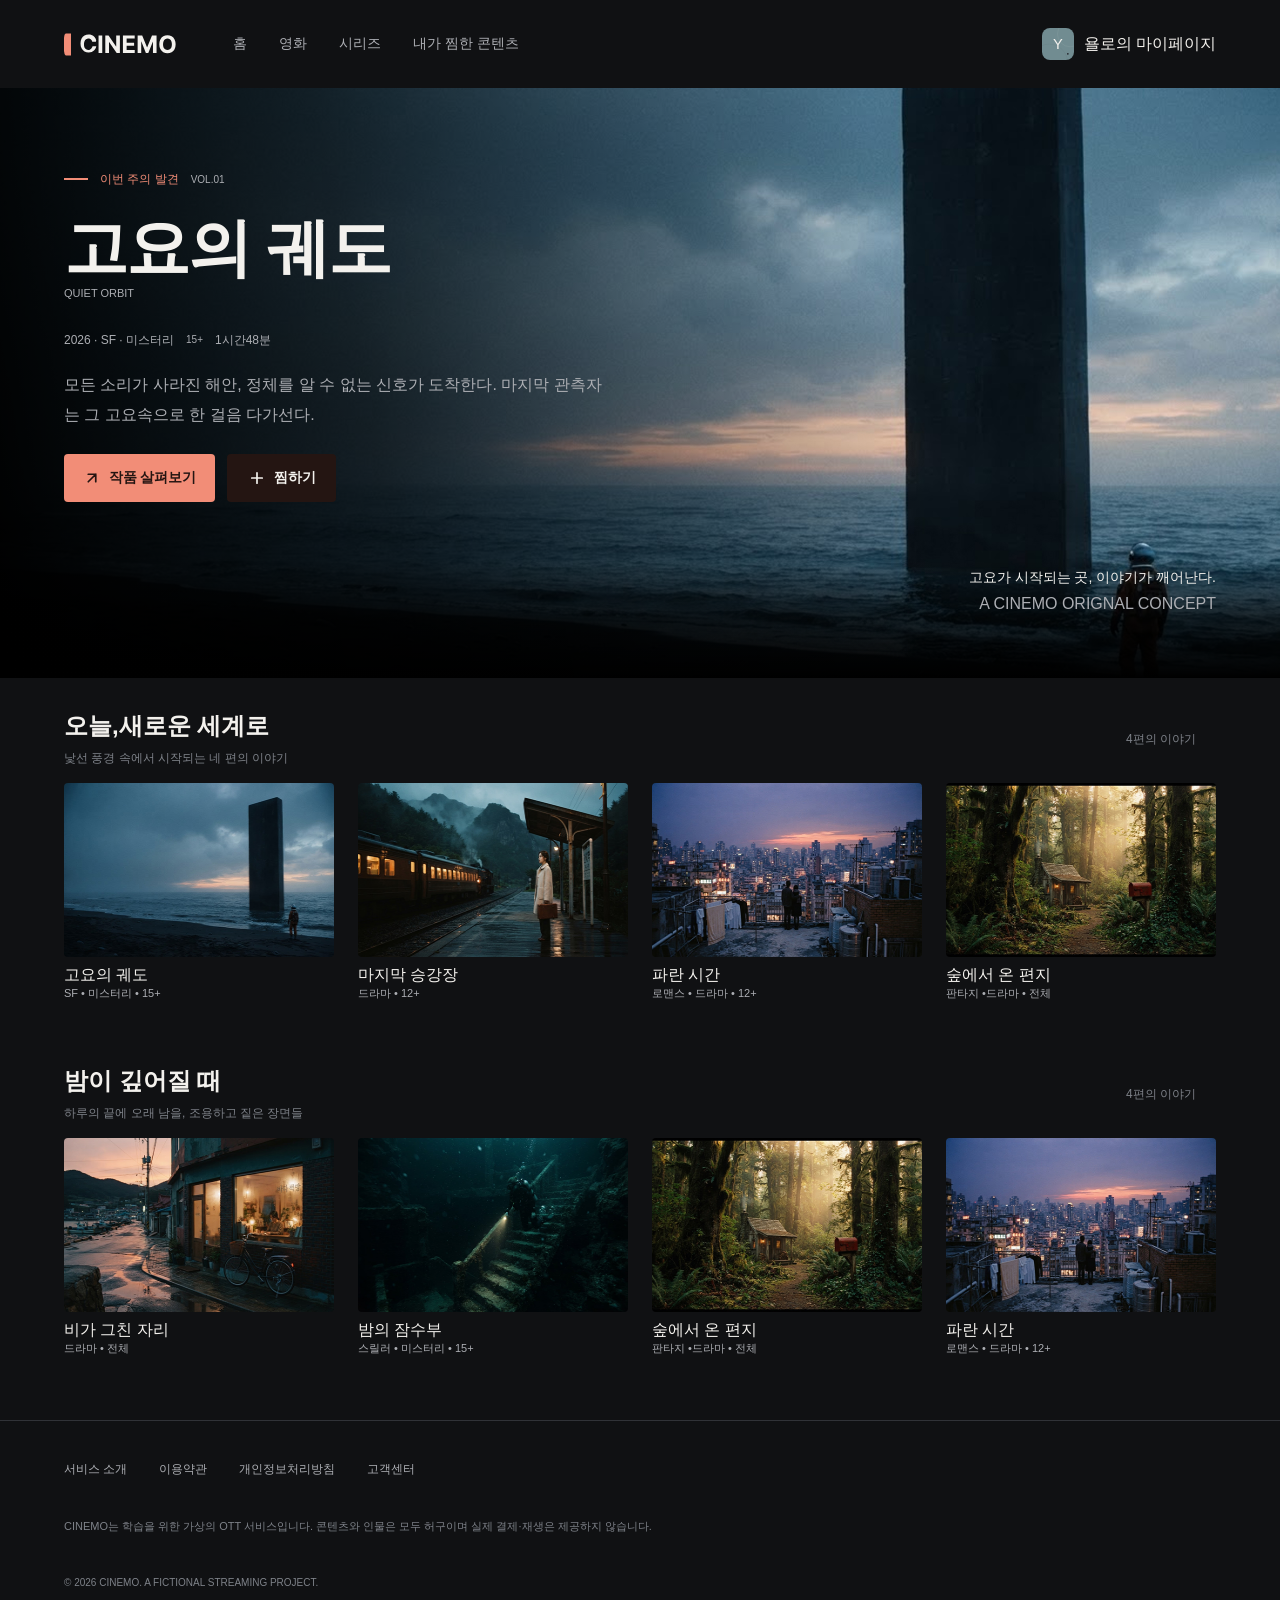
==== index.html @ 6de658f4 "movie card section" ====
<!doctype html>
<html lang="ko">
  <head>
    <meta charset="UTF-8" />
    <meta name="viewport" content="width=device-width, initial-scale=1.0" />
    <title>Cinemo-Home</title>
    <link rel="stylesheet" href="./styles/reset.css" />
    <link rel="stylesheet" href="./styles/common.css" />
    <link rel="stylesheet" href="./styles/style.css" />
  </head>
  <body>
    <header class="site-header">
      <h1>
        <a class="logo" href="#">
          <svg
            xmlns="http://www.w3.org/2000/svg"
            width="113"
            height="29"
            fill="none"
            viewBox="0 0 113 29"
          >
            <g clip-path="url(#a)">
              <rect width="7" height="22" y="3.5" fill="#F28D77" />
              <path
                fill="#F3F1ED"
                d="M31.92 11.66h-3.74c-.06-.48-.2-.9-.41-1.28-.21-.38-.48-.71-.81-.98-.33-.27-.71-.47-1.14-.62-.43-.14-.89-.21-1.39-.21-.9 0-1.69.22-2.36.67-.67.44-1.19 1.09-1.56 1.94-.37.85-.56 1.88-.56 3.09 0 1.24.19 2.29.56 3.13.38.85.9 1.49 1.57 1.93.67.43 1.44.65 2.33.65.49 0 .95-.07 1.37-.2a4.4 4.4 0 0 0 2.27-2.3c.22-.36.38-.78.46-1.24l3.74.01c-.1.8-.34 1.58-.73 2.32-.38.74-.9 1.4-1.54 1.99a7.33 7.33 0 0 1-2.3 1.38c-.89.33-1.89.5-3.01.5-1.56 0-2.95-.35-4.18-1.06a7.6 7.6 0 0 1-2.92-3.06c-.71-1.33-1.06-2.95-1.06-4.85 0-1.9.36-3.52 1.07-4.86a7.58 7.58 0 0 1 2.92-3.05c1.22-.7 2.6-1.05 4.14-1.05 1.01 0 1.95.14 2.81.42a7.6 7.6 0 0 1 2.31 1.25c.67.54 1.22 1.2 1.64 1.98.42.79.7 1.68.81 2.7M38.25 5.55V23h-3.69V5.55h3.69ZM55.89 5.55V23h-3.19l-7.59-10.99h-.13V23H41.29V5.55h3.24l7.53 10.98h.16V5.55h3.67ZM58.94 23V5.55h11.76v3.04H62.63v4.16h7.47v3.04h-7.47v4.17h8.1v3.04H58.94ZM73.63 5.55h4.56l4.8 11.73h.2l4.81-11.73h4.55V23h-3.58V11.64h-.14l-4.52 11.27h-2.44L77.36 11.6h-.14V23h-3.58V5.55ZM111.64 14.27c0 1.9-.36 3.52-1.08 4.86a7.58 7.58 0 0 1-2.93 3.06c-1.24.7-2.62 1.05-4.17 1.05-1.55 0-2.94-.35-4.17-1.06a7.58 7.58 0 0 1-2.93-3.06c-.71-1.33-1.07-2.95-1.07-4.85 0-1.9.36-3.52 1.07-4.86a7.58 7.58 0 0 1 2.93-3.05c1.23-.7 2.62-1.05 4.17-1.05 1.55 0 2.93.35 4.17 1.05a7.58 7.58 0 0 1 2.93 3.05c.72 1.34 1.08 2.96 1.08 4.86M107.89 14.27c0-1.23-.18-2.27-.55-3.12-.37-.85-.88-1.49-1.55-1.93-.66-.43-1.44-.65-2.33-.65s-1.67.22-2.33.65c-.67.44-1.18 1.08-1.55 1.93-.37.85-.55 1.89-.55 3.12 0 1.23.18 2.27.55 3.12.37.84.88 1.49 1.55 1.92.66.44 1.44.66 2.33.66s1.67-.22 2.33-.66c.67-.43 1.18-1.08 1.55-1.92.37-.85.55-1.89.55-3.12Z"
              />
            </g>
            <defs>
              <clipPath id="a">
                <rect width="113" height="29" fill="#fff" />
              </clipPath>
            </defs>
          </svg>
        </a>
      </h1>
      <nav class="header-container">
        <div class="utility-group">
          <span class="icon icon-home"><a href="./index.html">홈</a></span>
          <span class="icon icon-movie"><a href="#">영화</a></span>
          <span class="icon icon-series"><a href="#">시리즈</a></span>
          <span class="icon icon-content"
            ><a href="./mypage.html">내가 찜한 콘텐츠</a></span
          >
        </div>
      </nav>
      <a class="header-my-page" href="./mypage.html">
        <svg
          width="32"
          height="32"
          viewBox="0 0 152 152"
          fill="none"
          xmlns="http://www.w3.org/2000/svg"
        >
          <g clip-path="url(#clip0_2_7958)">
            <rect width="152" height="152" rx="8" fill="#718C91" />
            <circle
              cx="133.76"
              cy="28.8801"
              r="60.3"
              stroke="#F3F1ED"
              stroke-opacity="0.313726"
            />
            <circle
              cx="34.2"
              cy="163.4"
              r="86.9"
              stroke="#101113"
              stroke-opacity="0.188235"
            />
            <circle cx="122.74" cy="122.74" r="4.18" fill="#24272D" />
          </g>
          <text
            x="76"
            y="76"
            fill="#F3F1ED"
            font-size="70"
            font-family="Inter, sans-serif"
            font-weight="regular"
            text-anchor="middle"
            dominant-baseline="central"
          >
            Y
          </text>
          <defs>
            <clipPath id="clip0_2_7958">
              <rect width="152" height="152" rx="8" fill="white" />
            </clipPath>
          </defs>
        </svg>
        욜로의 마이페이지
      </a>
    </header>
    <main>
      <section class="banner-container">
        <div class="banner-title">
          <div class="title-label">
            <p>이번 주의 발견</p>
            <p>VOL.01</p>
          </div>
          <div class="banner-heading">
            <h2>고요의 궤도</h2>
            <p>QUIET ORBIT</p>
          </div>
          <div class="banner-genre">
            <p>2026 · SF · 미스터리</p>
            <p>15+</p>
            <p>1시간48분</p>
          </div>
          <div class="banner-explain">
            <p>
              모든 소리가 사라진 해안, 정체를 알 수 없는 신호가 도착한다. 마지막
              관측자는 그 고요속으로 한 걸음 다가선다.
            </p>
          </div>
          <div class="button-container">
            <button type="button" class="banner-btn1">
              <svg
                width="18"
                height="18"
                viewBox="0 0 18 18"
                fill="none"
                xmlns="http://www.w3.org/2000/svg"
              >
                <path
                  d="M12.7494 12.7494V5.2506H5.25061M12.7494 5.2506L5.25061 12.7494"
                  stroke-width="1.7"
                  stroke-linecap="round"
                  stroke="#241512"
                /></svg
              >작품 살펴보기
            </button>
            <button type="button" class="banner-btn2">
              <svg
                width="18"
                height="18"
                viewBox="0 0 18 18"
                fill="none"
                xmlns="http://www.w3.org/2000/svg"
              >
                <path
                  d="M3.74939 9H8.99999M8.99999 9H14.2506M8.99999 9V3.7494M8.99999 9V14.2506"
                  stroke-width="1.7"
                  stroke-linecap="round"
                  stroke="#F3F1ED"
                />
              </svg>
              찜하기
            </button>
          </div>
        </div>
        <div class="banner-caption">
          <p>고요가 시작되는 곳, 이야기가 깨어난다.</p>
          <p>A CINEMO ORIGNAL CONCEPT</p>
        </div>
      </section>
      <section class="movie">
        <article class="movie-collection">
          <div class="movie-collection-title">
            <div>
              <h3>오늘,새로운 세계로</h3>
              <p>낯선 풍경 속에서 시작되는 네 편의 이야기</p>
            </div>
            <a class="movie-count" href="#">4편의 이야기</a>
          </div>
          <ul class="movie-list">
            <li class="movie-card">
              <a href="#">
                <img
                  src="./asset/Image quiet-orbit.jpg"
                  width="310px"
                  height="174px"
                  alt="고요의 궤도"
                />
                <p class="movie-card-title">고요의 궤도</p>
                <p class="movie-card-caption">SF • 미스터리 • 15+</p>
              </a>
            </li>
            <li class="movie-card">
              <a href="#">
                <img
                  src="./asset/Image last-platform.jpg"
                  width="310px"
                  height="174px"
                  alt="마지막 승강장"
                />
                <p class="movie-card-title">마지막 승강장</p>
                <p class="movie-card-caption">드라마 • 12+</p>
              </a>
            </li>
            <li class="movie-card">
              <a href="#">
                <img
                  src="./asset/Image blue-hour.jpg"
                  width="310px"
                  height="174px"
                  alt="파란 시간"
                />
                <p class="movie-card-title">파란 시간</p>
                <p class="movie-card-caption">로맨스 • 드라마 • 12+</p>
              </a>
            </li>
            <li class="movie-card">
              <a href="#">
                <img
                  src="./asset/Image forest-letter.jpg"
                  width="310px"
                  height="174px"
                  alt="숲에서 온 편지"
                />
                <p class="movie-card-title">숲에서 온 편지</p>
                <p class="movie-card-caption">판타지 •드라마 • 전체</p>
              </a>
            </li>
          </ul>
        </article>
        <article class="movie-collection">
          <div class="movie-collection-title">
            <div>
              <h3>밤이 깊어질 때</h3>
              <p>하루의 끝에 오래 남을, 조용하고 짙은 장면들</p>
            </div>
            <a class="movie-count" href="#">4편의 이야기</a>
          </div>
          <ul class="movie-list">
            <li class="movie-card">
              <a href="#">
                <img
                  src="./asset/Image after-rain.jpg"
                  width="310px"
                  height="174px"
                  alt="비가 그친 자리"
                />
                <p class="movie-card-title">비가 그친 자리</p>
                <p class="movie-card-caption">드라마 • 전체</p>
              </a>
            </li>
            <li class="movie-card">
              <a href="#">
                <img
                  src="./asset/Image night-diver.jpg"
                  width="310px"
                  height="174px"
                  alt="밤의 잠수부"
                />
                <p class="movie-card-title">밤의 잠수부</p>
                <p class="movie-card-caption">스릴러 • 미스터리 • 15+</p>
              </a>
            </li>
            <li class="movie-card">
              <a href="#">
                <img
                  src="./asset/Image forest-letter.jpg"
                  width="310px"
                  height="174px"
                  alt="숲에서 온 편지"
                />
                <p class="movie-card-title">숲에서 온 편지</p>
                <p class="movie-card-caption">판타지 •드라마 • 전체</p>
              </a>
            </li>
            <li class="movie-card">
              <a href="#">
                <img
                  src="./asset/Image blue-hour.jpg"
                  width="310px"
                  height="174px"
                  alt="파란 시간"
                />
                <p class="movie-card-title">파란 시간</p>
                <p class="movie-card-caption">로맨스 • 드라마 • 12+</p>
              </a>
            </li>
          </ul>
        </article>
      </section>
    </main>
    <footer>
      <div class="footer">
        <div class="footer-menu">
          <a href="#">서비스 소개</a>
          <a href="#">이용약관</a>
          <a href="#">개인정보처리방침</a>
          <a href="#">고객센터</a>
        </div>
        <p class="footer-notice">
          CINEMO는 학습을 위한 가상의 OTT 서비스입니다. 콘텐츠와 인물은 모두
          허구이며 실제 결제·재생은 제공하지 않습니다.
        </p>
        <p class="footer-copyright">
          © 2026 CINEMO. A FICTIONAL STREAMING PROJECT.
        </p>
      </div>
    </footer>
  </body>
</html>
---- styles/common.css ----
:root {
  --page-bg: #101113;
  --surface: #f28d77;
  --text: #f3f1ed;
  --text2: #7e8289;
  --text3: #acaeb3;
  --accent: #232529;
  --border: #303237;
  --btn-text: #241512;
}

body {
  background-color: #101113;
}

h3 {
  font-size: 24px;
}

.footer {
  display: flex;
  flex-direction: column;
  justify-content: center;
  gap: 20px;
  padding: 40px 64px;
  border-top: 1px solid #303237;
}

.footer-menu {
  display: flex;
  gap: 32px;
  font-family: "Noto Sans KR", sans-serif;
  font-size: 12px;
  font-weight: 400;
  line-height: normal;
  height: auto;
  color: var(--text3);
}

.footer-notice {
  margin-top: 20px;
  font-size: 11px;
  font-family: "Noto Sans KR", sans-serif;
  color: var(--text2);
}

.footer-copyright {
  font-size: 10px;
  font-family: "Noto Sans KR", sans-serif;
  margin-top: 20px;
  color: var(--text2);
}

.site-header {
  display: flex;
  justify-content: space-between;
  height: 88px;
  padding: 0 64px;
  box-sizing: border-box;
  width: 100%;
  align-items: center;
  gap: 56px;
}

.header-container {
  gap: 56px;
  display: flex;
  font-size: 14px;
  color: var(--text3);
  font-weight: 400;
  font-family: "Noto Sans KR", sans-serif;
  line-height: normal;
}

.header-container .utility-group .icon:hover {
  color: var(--text);
  font-weight: 700;
}

.utility-group {
  display: flex;
  align-items: center;
  gap: 32px;
}

.header-my-page {
  color: var(--text);
  margin-left: auto;
  display: flex;
  gap: 10px;
  font-family: "Noto Sans KR", sans-serif;
  align-items: center;
}

svg {
  border-radius: 8px;
}
---- styles/style.css ----
.banner-container {
  box-sizing: border-box;
  width: 100%;
  height: 590px;
  background-image:
    linear-gradient(
      80deg,
      rgba(0, 0, 0, 1) 0%,
      rgba(0, 0, 0, 0.7) 30%,
      rgba(0, 0, 0, 0) 70%
    ),
    linear-gradient(
      0deg,
      rgba(0, 0, 0, 1) 0%,
      rgba(0, 0, 0, 0.7) 10%,
      rgba(0, 0, 0, 0) 20%
    ),
    url("../asset/Hero\ quiet-orbit.jpg");
  background-size: cover;
  background-position: center;
  background-repeat: no-repeat;
  position: relative;
}

.banner-container::after {
  content: "";
  top: 360px;
  height: 230px;
  z-index: -1;
  background-color: #000003;
  position: absolute;
  left: 0;
  right: 0;
  opacity: 00%;
}

.banner-title {
  display: flex;
  flex-direction: column;
  gap: 24px;
  box-sizing: border-box;
  width: 540px;
  height: 330px;
  margin: 84px 64px;
  padding: 0;
  position: absolute;
}

.title-label {
  display: flex;
  align-items: center;
  box-sizing: border-box;
  width: auto;
  height: 14px;
  gap: 12px;
  margin-bottom: auto;
}
.title-label::before {
  display: inline-block;
  width: 24px;
  height: 2px;
  background-color: var(--surface);
  content: "";
}

.title-label > p:first-child {
  font-family: "Noto Sans KR", sans-serif;
  font-size: 12px;
  font-weight: medium;
  line-height: auto;
  color: var(--surface);
}
.title-label > p:last-child {
  font-family: "Inter", sans-serif;
  font-weight: 500;
  font-size: 10px;
  line-height: auto;
  color: var(--text3);
}

.banner-heading {
  gap: 8px;
  box-sizing: border-box;
  width: auto;
  height: 98px;
  padding: 0;
}
.banner-heading h2 {
  font-family: "Noto Sans KR", sans-serif;
  font-weight: 700;
  font-size: 64px;
  line-height: 120%;
  letter-spacing: -2px;
  color: var(--text);
}
.banner-heading > p {
  font-family: "Inter", sans-serif;
  font-weight: 500;
  font-size: 11px;
  line-height: normal;
  color: var(--text3);
}
.banner-genre {
  display: flex;
  gap: 12px;
  width: 540px;
  height: 14px;
  color: var(--text3);
}
.banner-genre p:nth-child(odd) {
  font-family: "Noto Sans KR", sans-serif;
  font-weight: 500;
  line-height: normal;
  font-size: 12px;
}
.banner-genre p:nth-child(2) {
  font-family: "Inter", sans-serif;
  font-weight: 500;
  line-height: auto;
  font-size: 10px;
}

.banner-explain {
  box-sizing: border-box;
  width: 540px;
  height: 60px;
  padding: 0;
}
.banner-explain > p {
  font-family: "Noto Sans KR", sans-serif;
  font-weight: 500;
  line-height: 185%;
  color: var(--text3);
  font-size: 16px;
}

.button-container {
  display: flex;
  margin-top: auto;
  gap: 12px;
  box-sizing: border-box;
  width: 272px;
  height: 48px;
}
.banner-btn1 {
  background-color: var(--surface);
  box-sizing: border-box;
  width: 151px;
  height: 48px;
  font-family: "Noto Sans KR", sans-serif;
  font-weight: 700;
  line-height: normal;
  font-size: 14px;
  color: #241512;
  border-radius: 4px;
  display: flex;
  justify-content: center;
  align-items: center;
  gap: 8px;
  padding: auto 22px;
}
.banner-btn2 {
  background-color: #241512;
  box-sizing: border-box;
  width: 109px;
  height: 48px;
  font-family: "Noto Sans KR", sans-serif;
  font-weight: 700;
  line-height: normal;
  font-size: 14px;
  color: var(--text);
  border-radius: 4px;
  display: flex;
  justify-content: center;
  align-items: center;
  gap: 8px;
  padding: auto 22px;
}

.banner-caption {
  box-sizing: border-box;
  width: auto;
  height: 37px;
  text-align: right;
  display: flex;
  flex-direction: column;
  position: absolute;
  gap: 8px;
  right: 64px;
  bottom: 72px;
}

.banner-caption p:first-child {
  font-family: "Noto Sans KR", sans-serif;
  font-weight: 500;
  font-size: 14px;
  line-height: normal;
  color: var(--text);
}
.banner-caption p:last-child {
  font-family: "Inter", sans-serif;
  font-weight: 500;
  line-height: normal;
  font-size: 10;
  color: var(--text3);
}
.movie {
  padding: 16px 64px;
  margin: 0 auto;
  font-family: "Noto Sans KR", sans-serif;
  color: var(--text);
  box-sizing: border-box;
}

.movie-collection {
  box-sizing: border-box;
}

.movie-collection-title {
  display: flex;
  justify-content: space-between;
  align-items: center;
  margin: 16px 20px 16px 0;
}

.movie-collection-title > div {
  display: flex;
  flex-direction: column;
  gap: 8px;
}

.movie-collection-title p {
  font-size: 12px;
  color: var(--text2);
  font-weight: 400;
  line-height: normal;
}

.movie-collection-title h3 {
  font-size: 24px;
  font-weight: 700;
  line-height: normal;
  margin: 0;
}

.movie-count {
  font-size: 12px;
  color: var(--text2);
  margin-left: auto;
}

.movie-list {
  display: flex;
  gap: 24px;
  overflow-x: auto;
  padding-bottom: 48px;
  box-sizing: border-box;
}

.movie-card {
  box-sizing: border-box;
}

.movie-card img {
  border-radius: 4px;
  margin-bottom: 8px;
}

.movie-card-title {
  font-size: 16px;
  font-weight: 500;
  line-height: normal;
}

.movie-card-caption {
  font-size: 11px;
  color: var(--text3);
  font-weight: 400;
  line-height: normal;
}
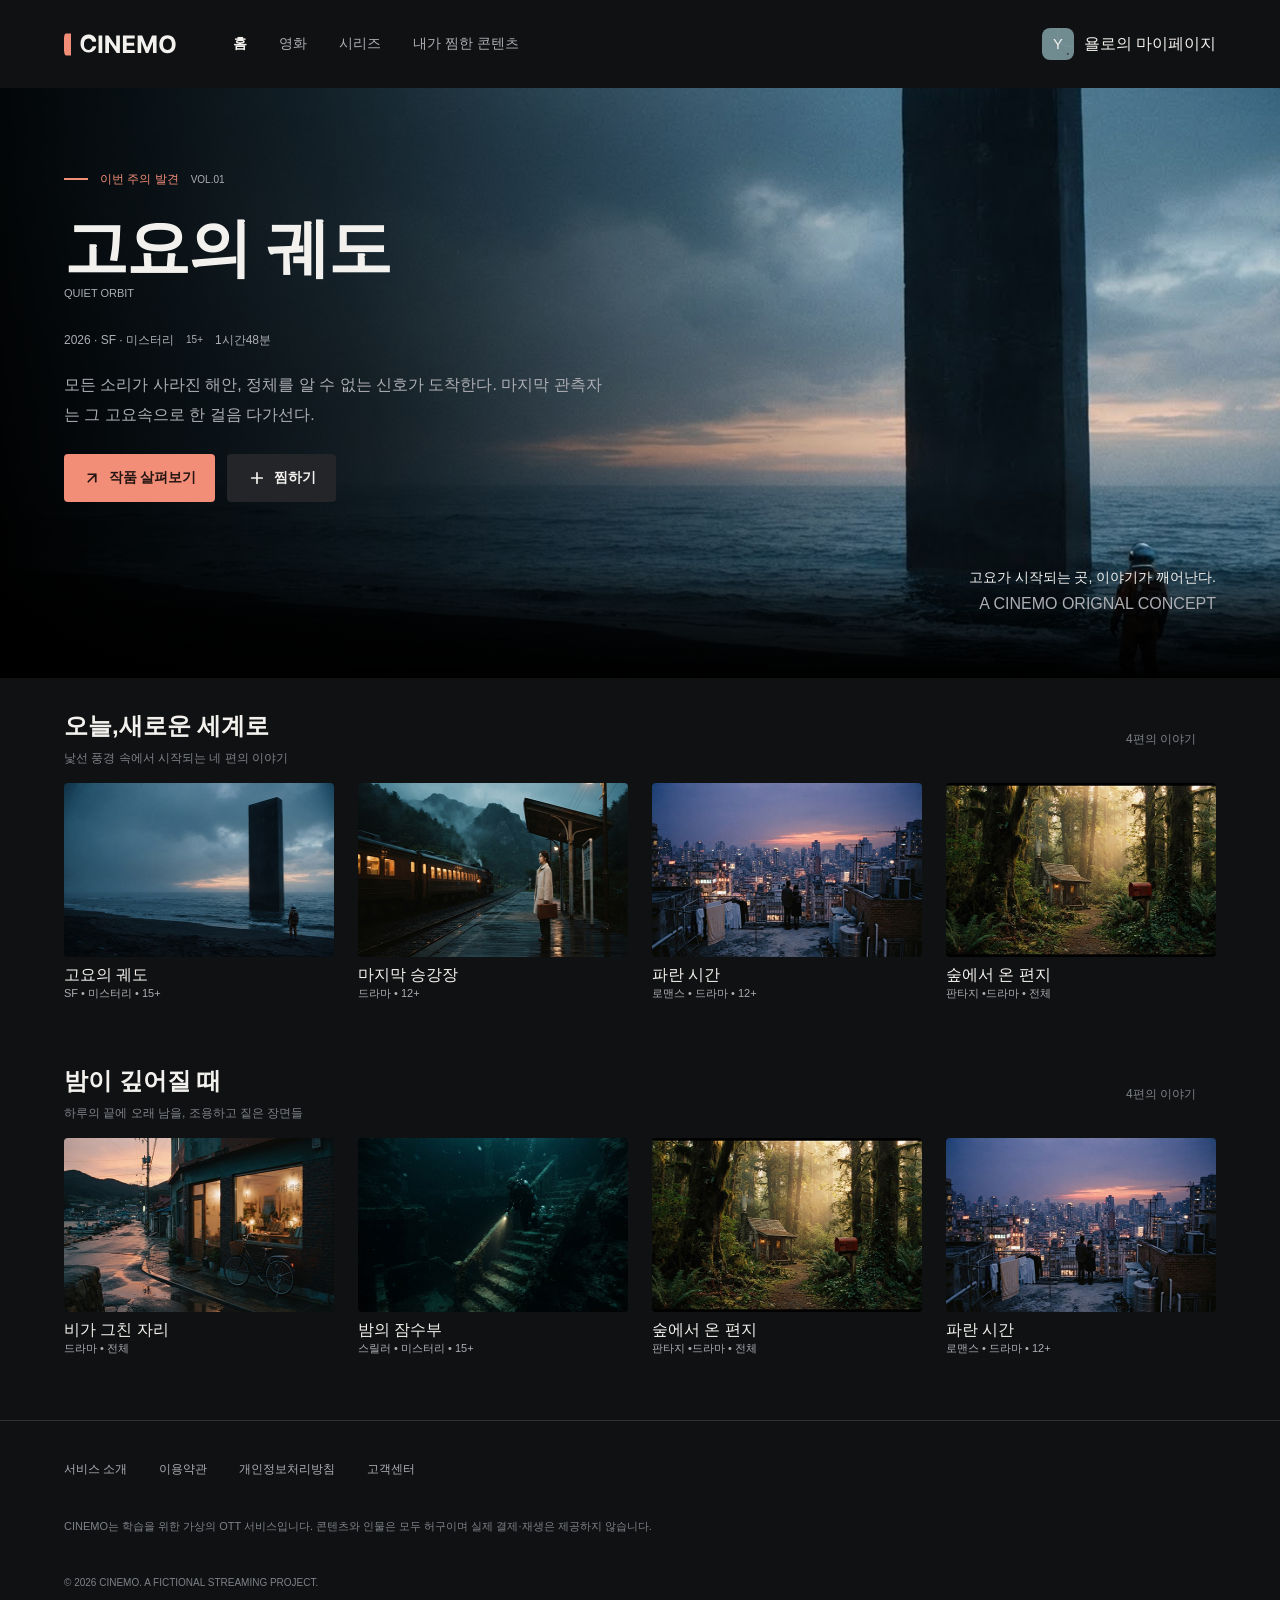
==== commit 7d665d83: "미디어너비전" ====
--- a/index.html
+++ b/index.html
@@ -11,7 +11,7 @@
   <body>
     <header class="site-header">
       <h1>
-        <a class="logo" href="#">
+        <a class="logo" href="./index.html">
           <svg
             xmlns="http://www.w3.org/2000/svg"
             width="113"
--- a/styles/style.css
+++ b/styles/style.css
@@ -22,6 +22,10 @@
   position: relative;
 }
 
+.icon-home {
+  color: var(--text);
+  font-weight: 700;
+}
 .banner-container::after {
   content: "";
   top: 360px;
@@ -160,7 +164,7 @@
   padding: auto 22px;
 }
 .banner-btn2 {
-  background-color: #241512;
+  background-color: var(--accent);
   box-sizing: border-box;
   width: 109px;
   height: 48px;
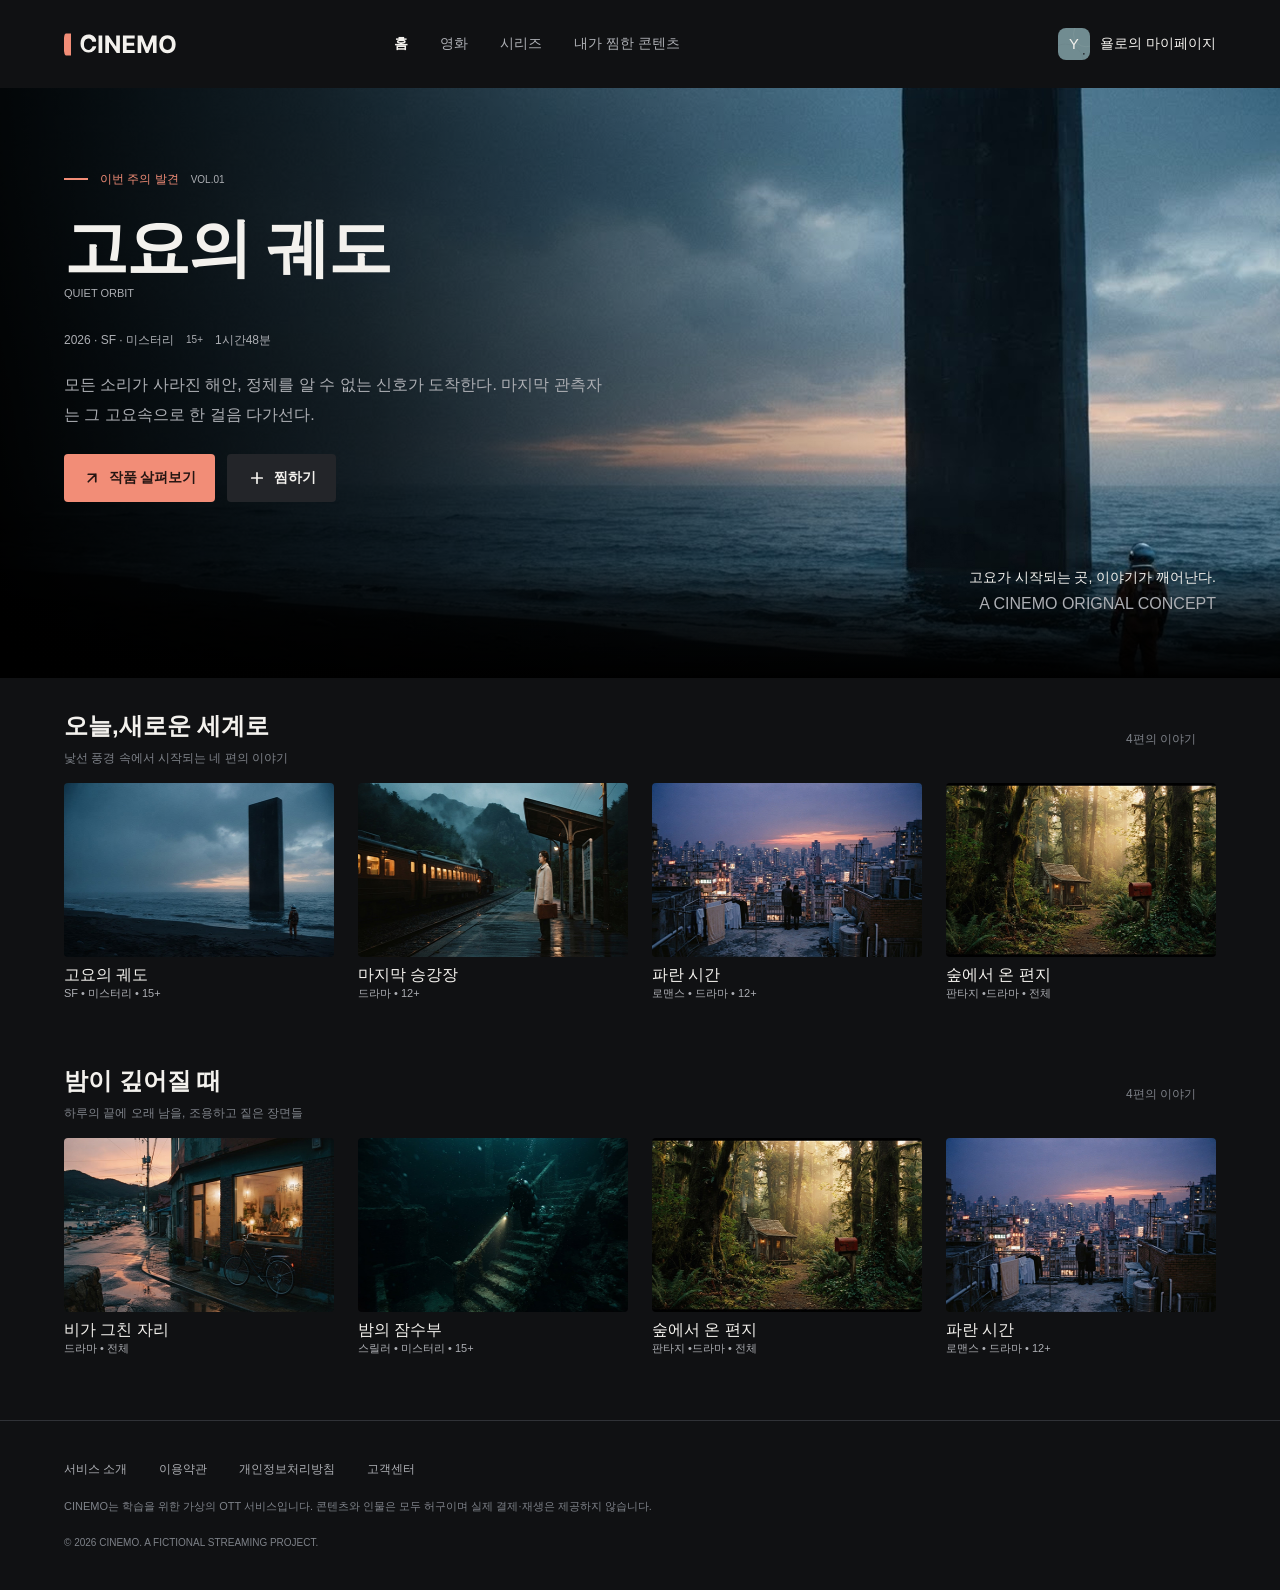
==== commit 0ea06f96: "전체 수정" ====
--- a/index.html
+++ b/index.html
@@ -9,288 +9,294 @@
     <link rel="stylesheet" href="./styles/style.css" />
   </head>
   <body>
-    <header class="site-header">
-      <h1>
-        <a class="logo" href="./index.html">
-          <svg
-            xmlns="http://www.w3.org/2000/svg"
-            width="113"
-            height="29"
-            fill="none"
-            viewBox="0 0 113 29"
-          >
-            <g clip-path="url(#a)">
-              <rect width="7" height="22" y="3.5" fill="#F28D77" />
-              <path
+    <div class="container">
+      <div class="header-container">
+        <header class="site-header">
+          <h1>
+            <a class="logo" href="./index.html">
+              <svg
+                xmlns="http://www.w3.org/2000/svg"
+                width="113"
+                height="29"
+                fill="none"
+                viewBox="0 0 113 29"
+              >
+                <g clip-path="url(#a)">
+                  <rect width="7" height="22" y="3.5" fill="#F28D77" />
+                  <path
+                    fill="#F3F1ED"
+                    d="M31.92 11.66h-3.74c-.06-.48-.2-.9-.41-1.28-.21-.38-.48-.71-.81-.98-.33-.27-.71-.47-1.14-.62-.43-.14-.89-.21-1.39-.21-.9 0-1.69.22-2.36.67-.67.44-1.19 1.09-1.56 1.94-.37.85-.56 1.88-.56 3.09 0 1.24.19 2.29.56 3.13.38.85.9 1.49 1.57 1.93.67.43 1.44.65 2.33.65.49 0 .95-.07 1.37-.2a4.4 4.4 0 0 0 2.27-2.3c.22-.36.38-.78.46-1.24l3.74.01c-.1.8-.34 1.58-.73 2.32-.38.74-.9 1.4-1.54 1.99a7.33 7.33 0 0 1-2.3 1.38c-.89.33-1.89.5-3.01.5-1.56 0-2.95-.35-4.18-1.06a7.6 7.6 0 0 1-2.92-3.06c-.71-1.33-1.06-2.95-1.06-4.85 0-1.9.36-3.52 1.07-4.86a7.58 7.58 0 0 1 2.92-3.05c1.22-.7 2.6-1.05 4.14-1.05 1.01 0 1.95.14 2.81.42a7.6 7.6 0 0 1 2.31 1.25c.67.54 1.22 1.2 1.64 1.98.42.79.7 1.68.81 2.7M38.25 5.55V23h-3.69V5.55h3.69ZM55.89 5.55V23h-3.19l-7.59-10.99h-.13V23H41.29V5.55h3.24l7.53 10.98h.16V5.55h3.67ZM58.94 23V5.55h11.76v3.04H62.63v4.16h7.47v3.04h-7.47v4.17h8.1v3.04H58.94ZM73.63 5.55h4.56l4.8 11.73h.2l4.81-11.73h4.55V23h-3.58V11.64h-.14l-4.52 11.27h-2.44L77.36 11.6h-.14V23h-3.58V5.55ZM111.64 14.27c0 1.9-.36 3.52-1.08 4.86a7.58 7.58 0 0 1-2.93 3.06c-1.24.7-2.62 1.05-4.17 1.05-1.55 0-2.94-.35-4.17-1.06a7.58 7.58 0 0 1-2.93-3.06c-.71-1.33-1.07-2.95-1.07-4.85 0-1.9.36-3.52 1.07-4.86a7.58 7.58 0 0 1 2.93-3.05c1.23-.7 2.62-1.05 4.17-1.05 1.55 0 2.93.35 4.17 1.05a7.58 7.58 0 0 1 2.93 3.05c.72 1.34 1.08 2.96 1.08 4.86M107.89 14.27c0-1.23-.18-2.27-.55-3.12-.37-.85-.88-1.49-1.55-1.93-.66-.43-1.44-.65-2.33-.65s-1.67.22-2.33.65c-.67.44-1.18 1.08-1.55 1.93-.37.85-.55 1.89-.55 3.12 0 1.23.18 2.27.55 3.12.37.84.88 1.49 1.55 1.92.66.44 1.44.66 2.33.66s1.67-.22 2.33-.66c.67-.43 1.18-1.08 1.55-1.92.37-.85.55-1.89.55-3.12Z"
+                  />
+                </g>
+                <defs>
+                  <clipPath id="a">
+                    <rect width="113" height="29" fill="#fff" />
+                  </clipPath>
+                </defs>
+              </svg>
+            </a>
+          </h1>
+          <nav class="header-container">
+            <ul class="utility-group">
+              <li class="icon icon-home"><a href="./index.html">홈</a></li>
+              <li class="icon icon-movie"><a href="#">영화</a></li>
+              <li class="icon icon-series"><a href="#">시리즈</a></li>
+              <li class="icon icon-content">
+                <a href="./mypage.html">내가 찜한 콘텐츠</a>
+              </li>
+            </ul>
+          </nav>
+          <a class="header-my-page" href="./mypage.html">
+            <svg
+              width="32"
+              height="32"
+              viewBox="0 0 152 152"
+              fill="none"
+              xmlns="http://www.w3.org/2000/svg"
+            >
+              <g clip-path="url(#clip0_2_7958)">
+                <rect width="152" height="152" rx="8" fill="#718C91" />
+                <circle
+                  cx="133.76"
+                  cy="28.8801"
+                  r="60.3"
+                  stroke="#F3F1ED"
+                  stroke-opacity="0.313726"
+                />
+                <circle
+                  cx="34.2"
+                  cy="163.4"
+                  r="86.9"
+                  stroke="#101113"
+                  stroke-opacity="0.188235"
+                />
+                <circle cx="122.74" cy="122.74" r="4.18" fill="#24272D" />
+              </g>
+              <text
+                x="76"
+                y="76"
                 fill="#F3F1ED"
-                d="M31.92 11.66h-3.74c-.06-.48-.2-.9-.41-1.28-.21-.38-.48-.71-.81-.98-.33-.27-.71-.47-1.14-.62-.43-.14-.89-.21-1.39-.21-.9 0-1.69.22-2.36.67-.67.44-1.19 1.09-1.56 1.94-.37.85-.56 1.88-.56 3.09 0 1.24.19 2.29.56 3.13.38.85.9 1.49 1.57 1.93.67.43 1.44.65 2.33.65.49 0 .95-.07 1.37-.2a4.4 4.4 0 0 0 2.27-2.3c.22-.36.38-.78.46-1.24l3.74.01c-.1.8-.34 1.58-.73 2.32-.38.74-.9 1.4-1.54 1.99a7.33 7.33 0 0 1-2.3 1.38c-.89.33-1.89.5-3.01.5-1.56 0-2.95-.35-4.18-1.06a7.6 7.6 0 0 1-2.92-3.06c-.71-1.33-1.06-2.95-1.06-4.85 0-1.9.36-3.52 1.07-4.86a7.58 7.58 0 0 1 2.92-3.05c1.22-.7 2.6-1.05 4.14-1.05 1.01 0 1.95.14 2.81.42a7.6 7.6 0 0 1 2.31 1.25c.67.54 1.22 1.2 1.64 1.98.42.79.7 1.68.81 2.7M38.25 5.55V23h-3.69V5.55h3.69ZM55.89 5.55V23h-3.19l-7.59-10.99h-.13V23H41.29V5.55h3.24l7.53 10.98h.16V5.55h3.67ZM58.94 23V5.55h11.76v3.04H62.63v4.16h7.47v3.04h-7.47v4.17h8.1v3.04H58.94ZM73.63 5.55h4.56l4.8 11.73h.2l4.81-11.73h4.55V23h-3.58V11.64h-.14l-4.52 11.27h-2.44L77.36 11.6h-.14V23h-3.58V5.55ZM111.64 14.27c0 1.9-.36 3.52-1.08 4.86a7.58 7.58 0 0 1-2.93 3.06c-1.24.7-2.62 1.05-4.17 1.05-1.55 0-2.94-.35-4.17-1.06a7.58 7.58 0 0 1-2.93-3.06c-.71-1.33-1.07-2.95-1.07-4.85 0-1.9.36-3.52 1.07-4.86a7.58 7.58 0 0 1 2.93-3.05c1.23-.7 2.62-1.05 4.17-1.05 1.55 0 2.93.35 4.17 1.05a7.58 7.58 0 0 1 2.93 3.05c.72 1.34 1.08 2.96 1.08 4.86M107.89 14.27c0-1.23-.18-2.27-.55-3.12-.37-.85-.88-1.49-1.55-1.93-.66-.43-1.44-.65-2.33-.65s-1.67.22-2.33.65c-.67.44-1.18 1.08-1.55 1.93-.37.85-.55 1.89-.55 3.12 0 1.23.18 2.27.55 3.12.37.84.88 1.49 1.55 1.92.66.44 1.44.66 2.33.66s1.67-.22 2.33-.66c.67-.43 1.18-1.08 1.55-1.92.37-.85.55-1.89.55-3.12Z"
-              />
-            </g>
-            <defs>
-              <clipPath id="a">
-                <rect width="113" height="29" fill="#fff" />
-              </clipPath>
-            </defs>
-          </svg>
-        </a>
-      </h1>
-      <nav class="header-container">
-        <div class="utility-group">
-          <span class="icon icon-home"><a href="./index.html">홈</a></span>
-          <span class="icon icon-movie"><a href="#">영화</a></span>
-          <span class="icon icon-series"><a href="#">시리즈</a></span>
-          <span class="icon icon-content"
-            ><a href="./mypage.html">내가 찜한 콘텐츠</a></span
-          >
+                font-size="70"
+                font-family="Inter, sans-serif"
+                font-weight="regular"
+                text-anchor="middle"
+                dominant-baseline="central"
+              >
+                Y
+              </text>
+              <defs>
+                <clipPath id="clip0_2_7958">
+                  <rect width="152" height="152" rx="8" fill="white" />
+                </clipPath>
+              </defs>
+            </svg>
+            욜로의 마이페이지
+          </a>
+        </header>
+      </div>
+      <main>
+        <div class="main-container">
+          <section class="banner-container">
+            <div class="banner-title">
+              <div class="title-label">
+                <p>이번 주의 발견</p>
+                <p>VOL.01</p>
+              </div>
+              <div class="banner-heading">
+                <h2>고요의 궤도</h2>
+                <p>QUIET ORBIT</p>
+              </div>
+              <div class="banner-genre">
+                <p>2026 · SF · 미스터리</p>
+                <p>15+</p>
+                <p>1시간48분</p>
+              </div>
+              <div class="banner-explain">
+                <p>
+                  모든 소리가 사라진 해안, 정체를 알 수 없는 신호가 도착한다.
+                  마지막 관측자는 그 고요속으로 한 걸음 다가선다.
+                </p>
+              </div>
+              <div class="button-container">
+                <button type="button" class="banner-btn1">
+                  <svg
+                    width="18"
+                    height="18"
+                    viewBox="0 0 18 18"
+                    fill="none"
+                    xmlns="http://www.w3.org/2000/svg"
+                  >
+                    <path
+                      d="M12.7494 12.7494V5.2506H5.25061M12.7494 5.2506L5.25061 12.7494"
+                      stroke-width="1.7"
+                      stroke-linecap="round"
+                      stroke="#241512"
+                    /></svg
+                  >작품 살펴보기
+                </button>
+                <button type="button" class="banner-btn2">
+                  <svg
+                    width="18"
+                    height="18"
+                    viewBox="0 0 18 18"
+                    fill="none"
+                    xmlns="http://www.w3.org/2000/svg"
+                  >
+                    <path
+                      d="M3.74939 9H8.99999M8.99999 9H14.2506M8.99999 9V3.7494M8.99999 9V14.2506"
+                      stroke-width="1.7"
+                      stroke-linecap="round"
+                      stroke="#F3F1ED"
+                    />
+                  </svg>
+                  찜하기
+                </button>
+              </div>
+            </div>
+            <div class="banner-caption">
+              <p>고요가 시작되는 곳, 이야기가 깨어난다.</p>
+              <p>A CINEMO ORIGNAL CONCEPT</p>
+            </div>
+          </section>
         </div>
-      </nav>
-      <a class="header-my-page" href="./mypage.html">
-        <svg
-          width="32"
-          height="32"
-          viewBox="0 0 152 152"
-          fill="none"
-          xmlns="http://www.w3.org/2000/svg"
-        >
-          <g clip-path="url(#clip0_2_7958)">
-            <rect width="152" height="152" rx="8" fill="#718C91" />
-            <circle
-              cx="133.76"
-              cy="28.8801"
-              r="60.3"
-              stroke="#F3F1ED"
-              stroke-opacity="0.313726"
-            />
-            <circle
-              cx="34.2"
-              cy="163.4"
-              r="86.9"
-              stroke="#101113"
-              stroke-opacity="0.188235"
-            />
-            <circle cx="122.74" cy="122.74" r="4.18" fill="#24272D" />
-          </g>
-          <text
-            x="76"
-            y="76"
-            fill="#F3F1ED"
-            font-size="70"
-            font-family="Inter, sans-serif"
-            font-weight="regular"
-            text-anchor="middle"
-            dominant-baseline="central"
-          >
-            Y
-          </text>
-          <defs>
-            <clipPath id="clip0_2_7958">
-              <rect width="152" height="152" rx="8" fill="white" />
-            </clipPath>
-          </defs>
-        </svg>
-        욜로의 마이페이지
-      </a>
-    </header>
-    <main>
-      <section class="banner-container">
-        <div class="banner-title">
-          <div class="title-label">
-            <p>이번 주의 발견</p>
-            <p>VOL.01</p>
+        <section class="movie">
+          <article class="movie-collection">
+            <div class="movie-collection-title">
+              <div>
+                <h3>오늘,새로운 세계로</h3>
+                <p>낯선 풍경 속에서 시작되는 네 편의 이야기</p>
+              </div>
+              <a class="movie-count" href="#">4편의 이야기</a>
+            </div>
+            <ul class="movie-list">
+              <li class="movie-card">
+                <a href="#">
+                  <img
+                    src="./asset/Image quiet-orbit.jpg"
+                    width="310px"
+                    height="174px"
+                    alt="고요의 궤도"
+                  />
+                  <h4 class="movie-card-title">고요의 궤도</h4>
+                  <p class="movie-card-caption">SF • 미스터리 • 15+</p>
+                </a>
+              </li>
+              <li class="movie-card">
+                <a href="#">
+                  <img
+                    src="./asset/Image last-platform.jpg"
+                    width="310px"
+                    height="174px"
+                    alt="마지막 승강장"
+                  />
+                  <h4 class="movie-card-title">마지막 승강장</h4>
+                  <p class="movie-card-caption">드라마 • 12+</p>
+                </a>
+              </li>
+              <li class="movie-card">
+                <a href="#">
+                  <img
+                    src="./asset/Image blue-hour.jpg"
+                    width="310px"
+                    height="174px"
+                    alt="파란 시간"
+                  />
+                  <h4 class="movie-card-title">파란 시간</h4>
+                  <p class="movie-card-caption">로맨스 • 드라마 • 12+</p>
+                </a>
+              </li>
+              <li class="movie-card">
+                <a href="#">
+                  <img
+                    src="./asset/Image forest-letter.jpg"
+                    width="310px"
+                    height="174px"
+                    alt="숲에서 온 편지"
+                  />
+                  <h4 class="movie-card-title">숲에서 온 편지</h4>
+                  <p class="movie-card-caption">판타지 •드라마 • 전체</p>
+                </a>
+              </li>
+            </ul>
+          </article>
+          <article class="movie-collection">
+            <div class="movie-collection-title">
+              <div>
+                <h3>밤이 깊어질 때</h3>
+                <p>하루의 끝에 오래 남을, 조용하고 짙은 장면들</p>
+              </div>
+              <a class="movie-count" href="#">4편의 이야기</a>
+            </div>
+            <ul class="movie-list">
+              <li class="movie-card">
+                <a href="#">
+                  <img
+                    src="./asset/Image after-rain.jpg"
+                    width="310px"
+                    height="174px"
+                    alt="비가 그친 자리"
+                  />
+                  <h4 class="movie-card-title">비가 그친 자리</h4>
+                  <p class="movie-card-caption">드라마 • 전체</p>
+                </a>
+              </li>
+              <li class="movie-card">
+                <a href="#">
+                  <img
+                    src="./asset/Image night-diver.jpg"
+                    width="310px"
+                    height="174px"
+                    alt="밤의 잠수부"
+                  />
+                  <h4 class="movie-card-title">밤의 잠수부</h4>
+                  <p class="movie-card-caption">스릴러 • 미스터리 • 15+</p>
+                </a>
+              </li>
+              <li class="movie-card">
+                <a href="#">
+                  <img
+                    src="./asset/Image forest-letter.jpg"
+                    width="310px"
+                    height="174px"
+                    alt="숲에서 온 편지"
+                  />
+                  <h4 class="movie-card-title">숲에서 온 편지</h4>
+                  <p class="movie-card-caption">판타지 •드라마 • 전체</p>
+                </a>
+              </li>
+              <li class="movie-card">
+                <a href="#">
+                  <img
+                    src="./asset/Image blue-hour.jpg"
+                    width="310px"
+                    height="174px"
+                    alt="파란 시간"
+                  />
+                  <h4 class="movie-card-title">파란 시간</h4>
+                  <p class="movie-card-caption">로맨스 • 드라마 • 12+</p>
+                </a>
+              </li>
+            </ul>
+          </article>
+        </section>
+      </main>
+      <footer>
+        <div class="footer">
+          <div class="footer-menu">
+            <a href="#">서비스 소개</a>
+            <a href="#">이용약관</a>
+            <a href="#">개인정보처리방침</a>
+            <a href="#">고객센터</a>
           </div>
-          <div class="banner-heading">
-            <h2>고요의 궤도</h2>
-            <p>QUIET ORBIT</p>
-          </div>
-          <div class="banner-genre">
-            <p>2026 · SF · 미스터리</p>
-            <p>15+</p>
-            <p>1시간48분</p>
-          </div>
-          <div class="banner-explain">
-            <p>
-              모든 소리가 사라진 해안, 정체를 알 수 없는 신호가 도착한다. 마지막
-              관측자는 그 고요속으로 한 걸음 다가선다.
-            </p>
-          </div>
-          <div class="button-container">
-            <button type="button" class="banner-btn1">
-              <svg
-                width="18"
-                height="18"
-                viewBox="0 0 18 18"
-                fill="none"
-                xmlns="http://www.w3.org/2000/svg"
-              >
-                <path
-                  d="M12.7494 12.7494V5.2506H5.25061M12.7494 5.2506L5.25061 12.7494"
-                  stroke-width="1.7"
-                  stroke-linecap="round"
-                  stroke="#241512"
-                /></svg
-              >작품 살펴보기
-            </button>
-            <button type="button" class="banner-btn2">
-              <svg
-                width="18"
-                height="18"
-                viewBox="0 0 18 18"
-                fill="none"
-                xmlns="http://www.w3.org/2000/svg"
-              >
-                <path
-                  d="M3.74939 9H8.99999M8.99999 9H14.2506M8.99999 9V3.7494M8.99999 9V14.2506"
-                  stroke-width="1.7"
-                  stroke-linecap="round"
-                  stroke="#F3F1ED"
-                />
-              </svg>
-              찜하기
-            </button>
-          </div>
+          <p class="footer-notice">
+            CINEMO는 학습을 위한 가상의 OTT 서비스입니다. 콘텐츠와 인물은 모두
+            허구이며 실제 결제·재생은 제공하지 않습니다.
+          </p>
+          <p class="footer-copyright">
+            © 2026 CINEMO. A FICTIONAL STREAMING PROJECT.
+          </p>
         </div>
-        <div class="banner-caption">
-          <p>고요가 시작되는 곳, 이야기가 깨어난다.</p>
-          <p>A CINEMO ORIGNAL CONCEPT</p>
-        </div>
-      </section>
-      <section class="movie">
-        <article class="movie-collection">
-          <div class="movie-collection-title">
-            <div>
-              <h3>오늘,새로운 세계로</h3>
-              <p>낯선 풍경 속에서 시작되는 네 편의 이야기</p>
-            </div>
-            <a class="movie-count" href="#">4편의 이야기</a>
-          </div>
-          <ul class="movie-list">
-            <li class="movie-card">
-              <a href="#">
-                <img
-                  src="./asset/Image quiet-orbit.jpg"
-                  width="310px"
-                  height="174px"
-                  alt="고요의 궤도"
-                />
-                <p class="movie-card-title">고요의 궤도</p>
-                <p class="movie-card-caption">SF • 미스터리 • 15+</p>
-              </a>
-            </li>
-            <li class="movie-card">
-              <a href="#">
-                <img
-                  src="./asset/Image last-platform.jpg"
-                  width="310px"
-                  height="174px"
-                  alt="마지막 승강장"
-                />
-                <p class="movie-card-title">마지막 승강장</p>
-                <p class="movie-card-caption">드라마 • 12+</p>
-              </a>
-            </li>
-            <li class="movie-card">
-              <a href="#">
-                <img
-                  src="./asset/Image blue-hour.jpg"
-                  width="310px"
-                  height="174px"
-                  alt="파란 시간"
-                />
-                <p class="movie-card-title">파란 시간</p>
-                <p class="movie-card-caption">로맨스 • 드라마 • 12+</p>
-              </a>
-            </li>
-            <li class="movie-card">
-              <a href="#">
-                <img
-                  src="./asset/Image forest-letter.jpg"
-                  width="310px"
-                  height="174px"
-                  alt="숲에서 온 편지"
-                />
-                <p class="movie-card-title">숲에서 온 편지</p>
-                <p class="movie-card-caption">판타지 •드라마 • 전체</p>
-              </a>
-            </li>
-          </ul>
-        </article>
-        <article class="movie-collection">
-          <div class="movie-collection-title">
-            <div>
-              <h3>밤이 깊어질 때</h3>
-              <p>하루의 끝에 오래 남을, 조용하고 짙은 장면들</p>
-            </div>
-            <a class="movie-count" href="#">4편의 이야기</a>
-          </div>
-          <ul class="movie-list">
-            <li class="movie-card">
-              <a href="#">
-                <img
-                  src="./asset/Image after-rain.jpg"
-                  width="310px"
-                  height="174px"
-                  alt="비가 그친 자리"
-                />
-                <p class="movie-card-title">비가 그친 자리</p>
-                <p class="movie-card-caption">드라마 • 전체</p>
-              </a>
-            </li>
-            <li class="movie-card">
-              <a href="#">
-                <img
-                  src="./asset/Image night-diver.jpg"
-                  width="310px"
-                  height="174px"
-                  alt="밤의 잠수부"
-                />
-                <p class="movie-card-title">밤의 잠수부</p>
-                <p class="movie-card-caption">스릴러 • 미스터리 • 15+</p>
-              </a>
-            </li>
-            <li class="movie-card">
-              <a href="#">
-                <img
-                  src="./asset/Image forest-letter.jpg"
-                  width="310px"
-                  height="174px"
-                  alt="숲에서 온 편지"
-                />
-                <p class="movie-card-title">숲에서 온 편지</p>
-                <p class="movie-card-caption">판타지 •드라마 • 전체</p>
-              </a>
-            </li>
-            <li class="movie-card">
-              <a href="#">
-                <img
-                  src="./asset/Image blue-hour.jpg"
-                  width="310px"
-                  height="174px"
-                  alt="파란 시간"
-                />
-                <p class="movie-card-title">파란 시간</p>
-                <p class="movie-card-caption">로맨스 • 드라마 • 12+</p>
-              </a>
-            </li>
-          </ul>
-        </article>
-      </section>
-    </main>
-    <footer>
-      <div class="footer">
-        <div class="footer-menu">
-          <a href="#">서비스 소개</a>
-          <a href="#">이용약관</a>
-          <a href="#">개인정보처리방침</a>
-          <a href="#">고객센터</a>
-        </div>
-        <p class="footer-notice">
-          CINEMO는 학습을 위한 가상의 OTT 서비스입니다. 콘텐츠와 인물은 모두
-          허구이며 실제 결제·재생은 제공하지 않습니다.
-        </p>
-        <p class="footer-copyright">
-          © 2026 CINEMO. A FICTIONAL STREAMING PROJECT.
-        </p>
-      </div>
-    </footer>
+      </footer>
+    </div>
   </body>
 </html>
--- a/styles/common.css
+++ b/styles/common.css
@@ -16,6 +16,9 @@
 h3 {
   font-size: 24px;
 }
+footer {
+  border-top: 1px solid #303237;
+}
 
 .footer {
   display: flex;
@@ -23,7 +26,6 @@
   justify-content: center;
   gap: 20px;
   padding: 40px 64px;
-  border-top: 1px solid #303237;
 }
 
 .footer-menu {
@@ -38,7 +40,6 @@
 }
 
 .footer-notice {
-  margin-top: 20px;
   font-size: 11px;
   font-family: "Noto Sans KR", sans-serif;
   color: var(--text2);
@@ -47,7 +48,6 @@
 .footer-copyright {
   font-size: 10px;
   font-family: "Noto Sans KR", sans-serif;
-  margin-top: 20px;
   color: var(--text2);
 }
 
--- a/styles/style.css
+++ b/styles/style.css
@@ -1,6 +1,19 @@
+.container {
+  max-width: 1440px;
+  margin: 0 auto;
+}
+.header-container {
+  margin: 0 auto;
+  max-width: 1440px;
+}
+
 .banner-container {
   box-sizing: border-box;
   width: 100%;
+  max-width: 1312px;
+  flex: 1 1 auto;
+  overflow: hidden;
+  margin: 0 auto;
   height: 590px;
   background-image:
     linear-gradient(
@@ -26,17 +39,6 @@
   color: var(--text);
   font-weight: 700;
 }
-.banner-container::after {
-  content: "";
-  top: 360px;
-  height: 230px;
-  z-index: -1;
-  background-color: #000003;
-  position: absolute;
-  left: 0;
-  right: 0;
-  opacity: 00%;
-}
 
 .banner-title {
   display: flex;
@@ -210,10 +212,19 @@
 }
 .movie {
   padding: 16px 64px;
-  margin: 0 auto;
-  font-family: "Noto Sans KR", sans-serif;
-  color: var(--text);
-  box-sizing: border-box;
+  display: flex;
+  flex-wrap: wrap;
+  overflow: auto;
+  flex: 0 0 auto;
+  font-family: "Noto Sans KR", sans-serif;
+  color: var(--text);
+  box-sizing: border-box;
+}
+
+@media (max-width: 768px) {
+  .movie {
+    grid-template-rows: repeat(2, 1fr);
+  }
 }
 
 .movie-collection {
@@ -257,7 +268,7 @@
   display: flex;
   gap: 24px;
   overflow-x: auto;
-  padding-bottom: 48px;
+  margin-bottom: 48px;
   box-sizing: border-box;
 }
 
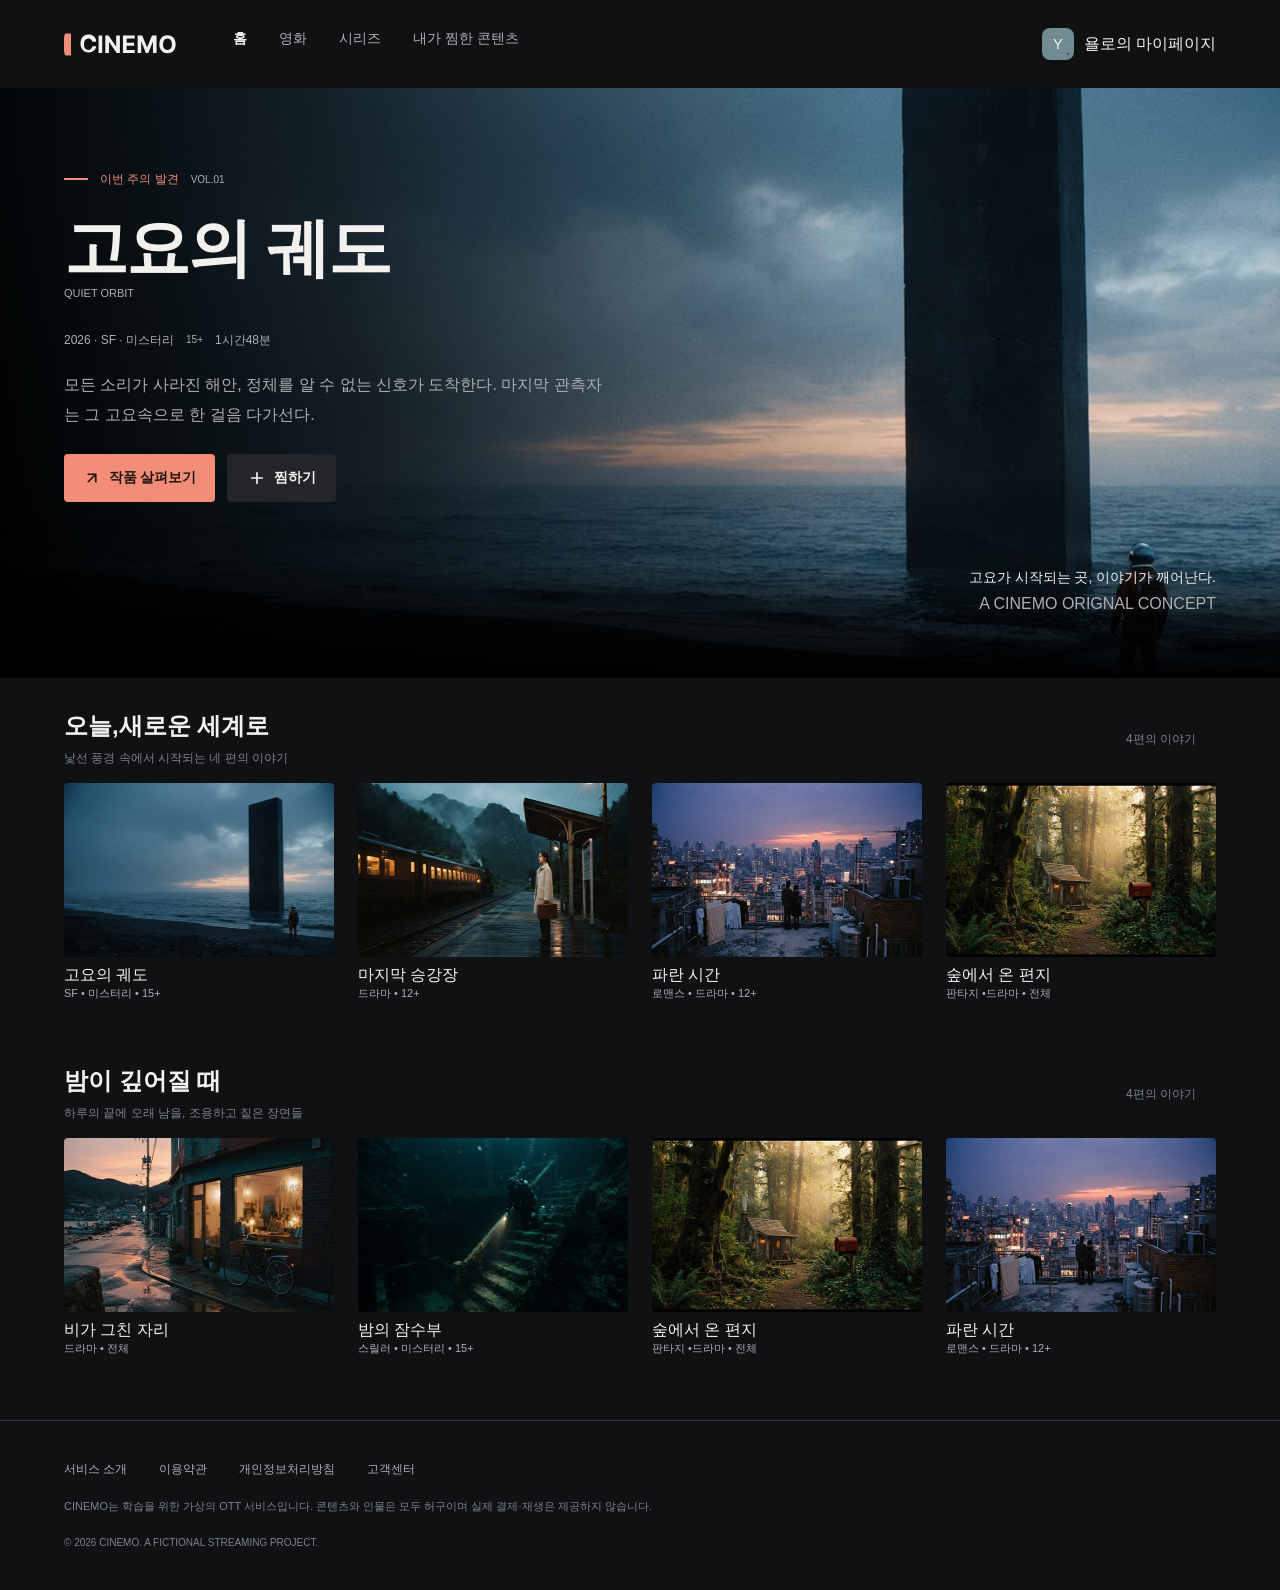
==== commit e05082e0: "공통 media 생성" ====
--- a/index.html
+++ b/index.html
@@ -12,40 +12,42 @@
     <div class="container">
       <div class="header-container">
         <header class="site-header">
-          <h1>
-            <a class="logo" href="./index.html">
-              <svg
-                xmlns="http://www.w3.org/2000/svg"
-                width="113"
-                height="29"
-                fill="none"
-                viewBox="0 0 113 29"
-              >
-                <g clip-path="url(#a)">
-                  <rect width="7" height="22" y="3.5" fill="#F28D77" />
-                  <path
-                    fill="#F3F1ED"
-                    d="M31.92 11.66h-3.74c-.06-.48-.2-.9-.41-1.28-.21-.38-.48-.71-.81-.98-.33-.27-.71-.47-1.14-.62-.43-.14-.89-.21-1.39-.21-.9 0-1.69.22-2.36.67-.67.44-1.19 1.09-1.56 1.94-.37.85-.56 1.88-.56 3.09 0 1.24.19 2.29.56 3.13.38.85.9 1.49 1.57 1.93.67.43 1.44.65 2.33.65.49 0 .95-.07 1.37-.2a4.4 4.4 0 0 0 2.27-2.3c.22-.36.38-.78.46-1.24l3.74.01c-.1.8-.34 1.58-.73 2.32-.38.74-.9 1.4-1.54 1.99a7.33 7.33 0 0 1-2.3 1.38c-.89.33-1.89.5-3.01.5-1.56 0-2.95-.35-4.18-1.06a7.6 7.6 0 0 1-2.92-3.06c-.71-1.33-1.06-2.95-1.06-4.85 0-1.9.36-3.52 1.07-4.86a7.58 7.58 0 0 1 2.92-3.05c1.22-.7 2.6-1.05 4.14-1.05 1.01 0 1.95.14 2.81.42a7.6 7.6 0 0 1 2.31 1.25c.67.54 1.22 1.2 1.64 1.98.42.79.7 1.68.81 2.7M38.25 5.55V23h-3.69V5.55h3.69ZM55.89 5.55V23h-3.19l-7.59-10.99h-.13V23H41.29V5.55h3.24l7.53 10.98h.16V5.55h3.67ZM58.94 23V5.55h11.76v3.04H62.63v4.16h7.47v3.04h-7.47v4.17h8.1v3.04H58.94ZM73.63 5.55h4.56l4.8 11.73h.2l4.81-11.73h4.55V23h-3.58V11.64h-.14l-4.52 11.27h-2.44L77.36 11.6h-.14V23h-3.58V5.55ZM111.64 14.27c0 1.9-.36 3.52-1.08 4.86a7.58 7.58 0 0 1-2.93 3.06c-1.24.7-2.62 1.05-4.17 1.05-1.55 0-2.94-.35-4.17-1.06a7.58 7.58 0 0 1-2.93-3.06c-.71-1.33-1.07-2.95-1.07-4.85 0-1.9.36-3.52 1.07-4.86a7.58 7.58 0 0 1 2.93-3.05c1.23-.7 2.62-1.05 4.17-1.05 1.55 0 2.93.35 4.17 1.05a7.58 7.58 0 0 1 2.93 3.05c.72 1.34 1.08 2.96 1.08 4.86M107.89 14.27c0-1.23-.18-2.27-.55-3.12-.37-.85-.88-1.49-1.55-1.93-.66-.43-1.44-.65-2.33-.65s-1.67.22-2.33.65c-.67.44-1.18 1.08-1.55 1.93-.37.85-.55 1.89-.55 3.12 0 1.23.18 2.27.55 3.12.37.84.88 1.49 1.55 1.92.66.44 1.44.66 2.33.66s1.67-.22 2.33-.66c.67-.43 1.18-1.08 1.55-1.92.37-.85.55-1.89.55-3.12Z"
-                  />
-                </g>
-                <defs>
-                  <clipPath id="a">
-                    <rect width="113" height="29" fill="#fff" />
-                  </clipPath>
-                </defs>
-              </svg>
-            </a>
-          </h1>
-          <nav class="header-container">
-            <ul class="utility-group">
-              <li class="icon icon-home"><a href="./index.html">홈</a></li>
-              <li class="icon icon-movie"><a href="#">영화</a></li>
-              <li class="icon icon-series"><a href="#">시리즈</a></li>
-              <li class="icon icon-content">
-                <a href="./mypage.html">내가 찜한 콘텐츠</a>
-              </li>
-            </ul>
-          </nav>
+          <div class="header-menu">
+            <h1>
+              <a class="logo" href="./index.html">
+                <svg
+                  xmlns="http://www.w3.org/2000/svg"
+                  width="113"
+                  height="29"
+                  fill="none"
+                  viewBox="0 0 113 29"
+                >
+                  <g clip-path="url(#a)">
+                    <rect width="7" height="22" y="3.5" fill="#F28D77" />
+                    <path
+                      fill="#F3F1ED"
+                      d="M31.92 11.66h-3.74c-.06-.48-.2-.9-.41-1.28-.21-.38-.48-.71-.81-.98-.33-.27-.71-.47-1.14-.62-.43-.14-.89-.21-1.39-.21-.9 0-1.69.22-2.36.67-.67.44-1.19 1.09-1.56 1.94-.37.85-.56 1.88-.56 3.09 0 1.24.19 2.29.56 3.13.38.85.9 1.49 1.57 1.93.67.43 1.44.65 2.33.65.49 0 .95-.07 1.37-.2a4.4 4.4 0 0 0 2.27-2.3c.22-.36.38-.78.46-1.24l3.74.01c-.1.8-.34 1.58-.73 2.32-.38.74-.9 1.4-1.54 1.99a7.33 7.33 0 0 1-2.3 1.38c-.89.33-1.89.5-3.01.5-1.56 0-2.95-.35-4.18-1.06a7.6 7.6 0 0 1-2.92-3.06c-.71-1.33-1.06-2.95-1.06-4.85 0-1.9.36-3.52 1.07-4.86a7.58 7.58 0 0 1 2.92-3.05c1.22-.7 2.6-1.05 4.14-1.05 1.01 0 1.95.14 2.81.42a7.6 7.6 0 0 1 2.31 1.25c.67.54 1.22 1.2 1.64 1.98.42.79.7 1.68.81 2.7M38.25 5.55V23h-3.69V5.55h3.69ZM55.89 5.55V23h-3.19l-7.59-10.99h-.13V23H41.29V5.55h3.24l7.53 10.98h.16V5.55h3.67ZM58.94 23V5.55h11.76v3.04H62.63v4.16h7.47v3.04h-7.47v4.17h8.1v3.04H58.94ZM73.63 5.55h4.56l4.8 11.73h.2l4.81-11.73h4.55V23h-3.58V11.64h-.14l-4.52 11.27h-2.44L77.36 11.6h-.14V23h-3.58V5.55ZM111.64 14.27c0 1.9-.36 3.52-1.08 4.86a7.58 7.58 0 0 1-2.93 3.06c-1.24.7-2.62 1.05-4.17 1.05-1.55 0-2.94-.35-4.17-1.06a7.58 7.58 0 0 1-2.93-3.06c-.71-1.33-1.07-2.95-1.07-4.85 0-1.9.36-3.52 1.07-4.86a7.58 7.58 0 0 1 2.93-3.05c1.23-.7 2.62-1.05 4.17-1.05 1.55 0 2.93.35 4.17 1.05a7.58 7.58 0 0 1 2.93 3.05c.72 1.34 1.08 2.96 1.08 4.86M107.89 14.27c0-1.23-.18-2.27-.55-3.12-.37-.85-.88-1.49-1.55-1.93-.66-.43-1.44-.65-2.33-.65s-1.67.22-2.33.65c-.67.44-1.18 1.08-1.55 1.93-.37.85-.55 1.89-.55 3.12 0 1.23.18 2.27.55 3.12.37.84.88 1.49 1.55 1.92.66.44 1.44.66 2.33.66s1.67-.22 2.33-.66c.67-.43 1.18-1.08 1.55-1.92.37-.85.55-1.89.55-3.12Z"
+                    />
+                  </g>
+                  <defs>
+                    <clipPath id="a">
+                      <rect width="113" height="29" fill="#fff" />
+                    </clipPath>
+                  </defs>
+                </svg>
+              </a>
+            </h1>
+            <nav class="utility-container">
+              <ul class="utility-group">
+                <li class="icon icon-home"><a href="./index.html">홈</a></li>
+                <li class="icon icon-movie"><a href="#">영화</a></li>
+                <li class="icon icon-series"><a href="#">시리즈</a></li>
+                <li class="icon icon-content">
+                  <a href="./mypage.html">내가 찜한 콘텐츠</a>
+                </li>
+              </ul>
+            </nav>
+          </div>
           <a class="header-my-page" href="./mypage.html">
             <svg
               width="32"
@@ -90,7 +92,7 @@
                 </clipPath>
               </defs>
             </svg>
-            욜로의 마이페이지
+            <span class="user-name">욜로의 마이페이지</span>
           </a>
         </header>
       </div>
@@ -289,8 +291,9 @@
             <a href="#">고객센터</a>
           </div>
           <p class="footer-notice">
-            CINEMO는 학습을 위한 가상의 OTT 서비스입니다. 콘텐츠와 인물은 모두
-            허구이며 실제 결제·재생은 제공하지 않습니다.
+            CINEMO는 학습을 위한 가상의 OTT 서비스입니다.
+            <br class="mobile-br" />
+            콘텐츠와 인물은 모두 허구이며 실제 결제·재생은 제공하지 않습니다.
           </p>
           <p class="footer-copyright">
             © 2026 CINEMO. A FICTIONAL STREAMING PROJECT.
--- a/styles/common.css
+++ b/styles/common.css
@@ -45,10 +45,18 @@
   color: var(--text2);
 }
 
+.mobile-br {
+  display: none;
+}
+
 .footer-copyright {
   font-size: 10px;
   font-family: "Noto Sans KR", sans-serif;
   color: var(--text2);
+}
+
+.header-container {
+  justify-content: space-between;
 }
 
 .site-header {
@@ -62,7 +70,7 @@
   gap: 56px;
 }
 
-.header-container {
+.header-menu {
   gap: 56px;
   display: flex;
   font-size: 14px;
@@ -72,7 +80,7 @@
   line-height: normal;
 }
 
-.header-container .utility-group .icon:hover {
+.utility-container .utility-group .icon:hover {
   color: var(--text);
   font-weight: 700;
 }
@@ -81,6 +89,10 @@
   display: flex;
   align-items: center;
   gap: 32px;
+}
+
+.utility-group {
+  flex-shrink: 0;
 }
 
 .header-my-page {
@@ -94,4 +106,69 @@
 
 svg {
   border-radius: 8px;
+  flex-shrink: 0;
 }
+
+@media screen and (max-width: 768px) {
+  .site-header {
+    width: 100%;
+    height: auto;
+    padding: 20px 24px;
+    align-items: flex-start;
+  }
+
+  svg {
+    display: inline-block;
+  }
+
+  .header-container {
+    width: 100%;
+    height: auto;
+  }
+
+  .header-menu {
+    flex-wrap: wrap;
+    width: 100%;
+    display: flex;
+    gap: 24px;
+  }
+
+  .utility-container {
+    flex: 0 0 100%;
+    width: 100%;
+  }
+
+  .utility-group {
+    display: flex;
+    justify-content: flex-start;
+    align-items: center;
+    flex-wrap: nowrap;
+    gap: 24px;
+    padding: 0;
+    font-size: 13px;
+  }
+
+  .utility-group li {
+    flex-shrink: 0;
+  }
+
+  .utility-group a {
+    white-space: nowrap;
+  }
+
+  .user-name {
+    display: none;
+  }
+
+  .footer {
+    padding: 32px 24px;
+  }
+
+  .footer-notice {
+    white-space: normal;
+  }
+
+  .mobile-br {
+    display: block;
+  }
+}
--- a/styles/style.css
+++ b/styles/style.css
@@ -221,75 +221,75 @@
   box-sizing: border-box;
 }
 
+.movie-collection {
+  box-sizing: border-box;
+}
+
+.movie-collection-title {
+  display: flex;
+  justify-content: space-between;
+  align-items: center;
+  margin: 16px 20px 16px 0;
+}
+
+.movie-collection-title > div {
+  display: flex;
+  flex-direction: column;
+  gap: 8px;
+}
+
+.movie-collection-title p {
+  font-size: 12px;
+  color: var(--text2);
+  font-weight: 400;
+  line-height: normal;
+}
+
+.movie-collection-title h3 {
+  font-size: 24px;
+  font-weight: 700;
+  line-height: normal;
+  margin: 0;
+}
+
+.movie-count {
+  font-size: 12px;
+  color: var(--text2);
+  margin-left: auto;
+}
+
+.movie-list {
+  display: flex;
+  gap: 24px;
+  overflow-x: auto;
+  margin-bottom: 48px;
+  box-sizing: border-box;
+}
+
+.movie-card {
+  box-sizing: border-box;
+}
+
+.movie-card img {
+  border-radius: 4px;
+  margin-bottom: 8px;
+}
+
+.movie-card-title {
+  font-size: 16px;
+  font-weight: 500;
+  line-height: normal;
+}
+
+.movie-card-caption {
+  font-size: 11px;
+  color: var(--text3);
+  font-weight: 400;
+  line-height: normal;
+}
+
 @media (max-width: 768px) {
   .movie {
     grid-template-rows: repeat(2, 1fr);
   }
 }
-
-.movie-collection {
-  box-sizing: border-box;
-}
-
-.movie-collection-title {
-  display: flex;
-  justify-content: space-between;
-  align-items: center;
-  margin: 16px 20px 16px 0;
-}
-
-.movie-collection-title > div {
-  display: flex;
-  flex-direction: column;
-  gap: 8px;
-}
-
-.movie-collection-title p {
-  font-size: 12px;
-  color: var(--text2);
-  font-weight: 400;
-  line-height: normal;
-}
-
-.movie-collection-title h3 {
-  font-size: 24px;
-  font-weight: 700;
-  line-height: normal;
-  margin: 0;
-}
-
-.movie-count {
-  font-size: 12px;
-  color: var(--text2);
-  margin-left: auto;
-}
-
-.movie-list {
-  display: flex;
-  gap: 24px;
-  overflow-x: auto;
-  margin-bottom: 48px;
-  box-sizing: border-box;
-}
-
-.movie-card {
-  box-sizing: border-box;
-}
-
-.movie-card img {
-  border-radius: 4px;
-  margin-bottom: 8px;
-}
-
-.movie-card-title {
-  font-size: 16px;
-  font-weight: 500;
-  line-height: normal;
-}
-
-.movie-card-caption {
-  font-size: 11px;
-  color: var(--text3);
-  font-weight: 400;
-  line-height: normal;
-}
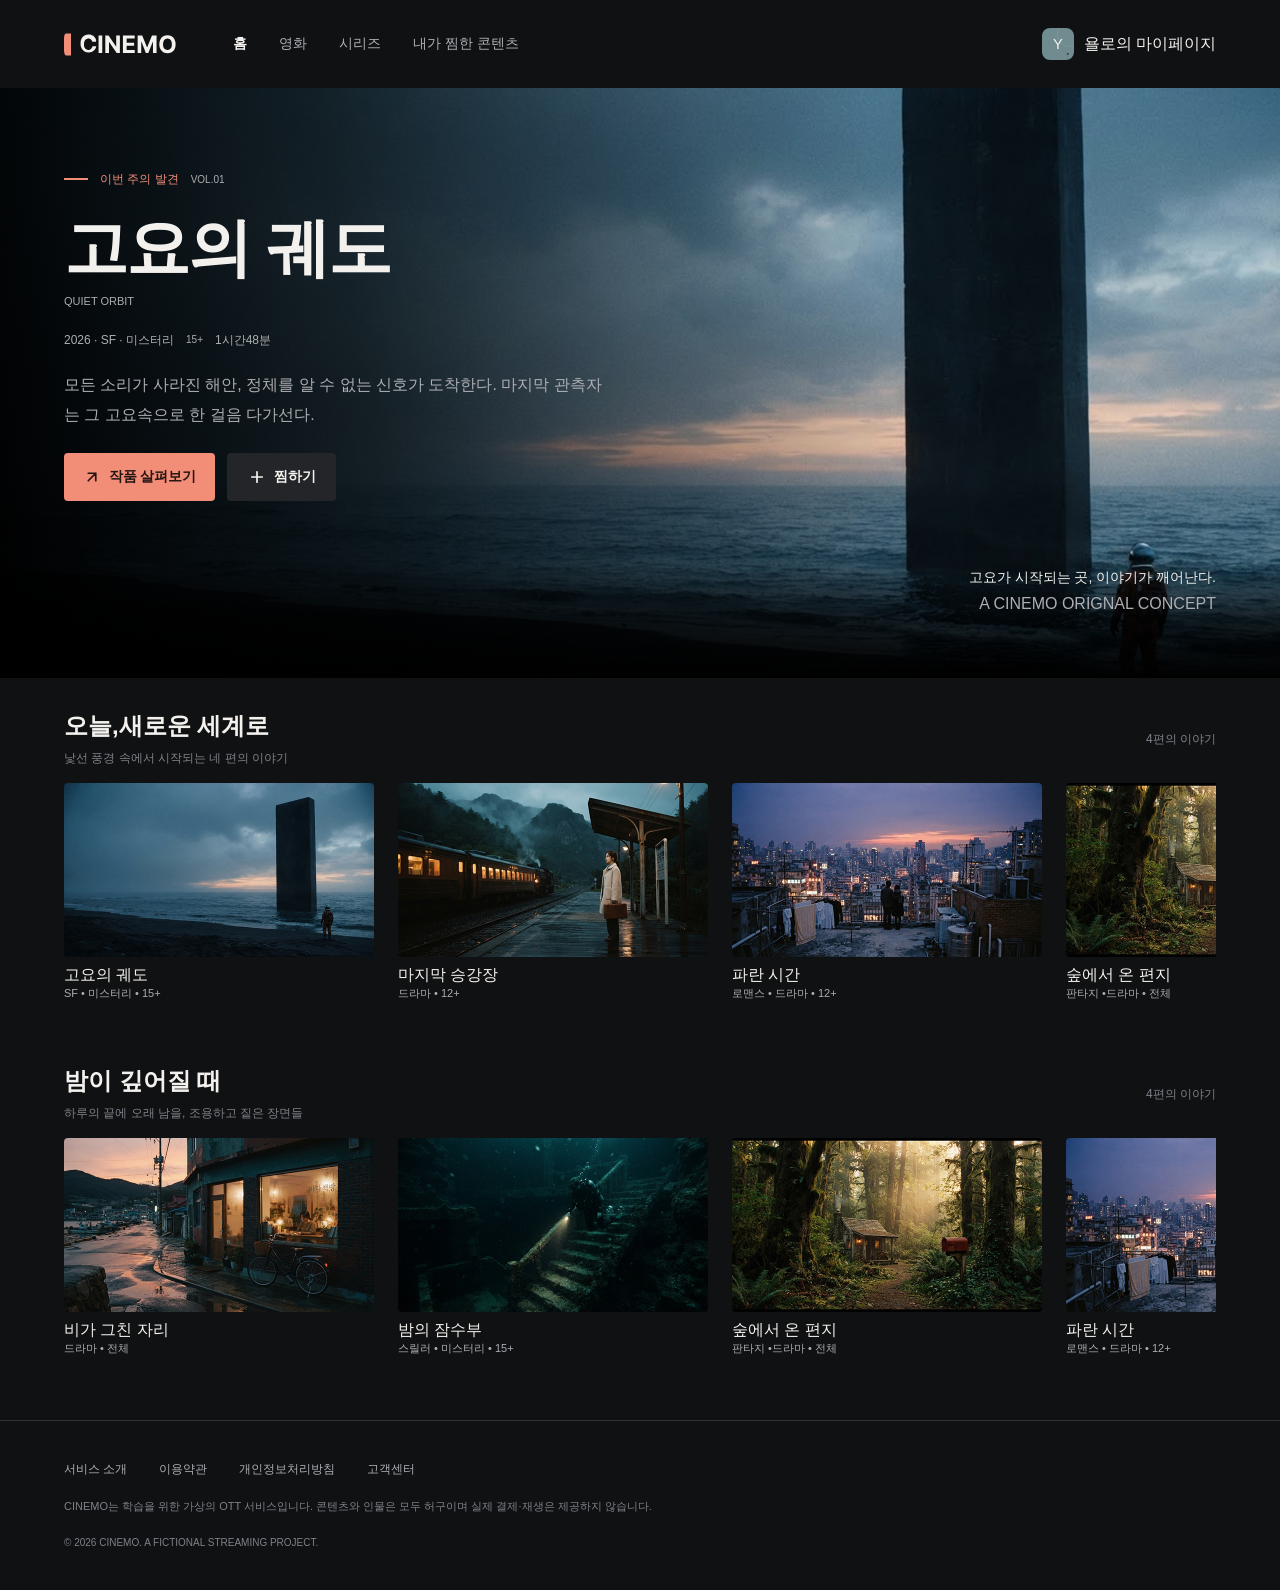
==== commit a97c55af: "수정5" ====
--- a/index.html
+++ b/index.html
@@ -116,6 +116,7 @@
               <div class="banner-explain">
                 <p>
                   모든 소리가 사라진 해안, 정체를 알 수 없는 신호가 도착한다.
+                  <br class="mobile-br" />
                   마지막 관측자는 그 고요속으로 한 걸음 다가선다.
                 </p>
               </div>
@@ -282,7 +283,7 @@
           </article>
         </section>
       </main>
-      <footer>
+      <footer class="footer-contianer">
         <div class="footer">
           <div class="footer-menu">
             <a href="#">서비스 소개</a>
--- a/styles/common.css
+++ b/styles/common.css
@@ -16,7 +16,8 @@
 h3 {
   font-size: 24px;
 }
-footer {
+
+.footer-contianer {
   border-top: 1px solid #303237;
 }
 
@@ -26,6 +27,8 @@
   justify-content: center;
   gap: 20px;
   padding: 40px 64px;
+  margin: 0 auto;
+  max-width: 1440px;
 }
 
 .footer-menu {
@@ -78,6 +81,7 @@
   font-weight: 400;
   font-family: "Noto Sans KR", sans-serif;
   line-height: normal;
+  align-items: center;
 }
 
 .utility-container .utility-group .icon:hover {
@@ -107,6 +111,10 @@
 svg {
   border-radius: 8px;
   flex-shrink: 0;
+}
+
+.en {
+  font-family: "Inter", sans-serif;
 }
 
 @media screen and (max-width: 768px) {
--- a/styles/style.css
+++ b/styles/style.css
@@ -1,20 +1,15 @@
 .container {
+  max-width: 100%;
+  margin: 0 auto;
+}
+.header-container {
+  margin: 0 auto;
   max-width: 1440px;
-  margin: 0 auto;
-}
-.header-container {
-  margin: 0 auto;
-  max-width: 1440px;
-}
-
-.banner-container {
-  box-sizing: border-box;
-  width: 100%;
-  max-width: 1312px;
-  flex: 1 1 auto;
-  overflow: hidden;
-  margin: 0 auto;
-  height: 590px;
+}
+.main-container {
+  display: block;
+  width: 100%;
+  height: 100%;
   background-image:
     linear-gradient(
       80deg,
@@ -32,6 +27,17 @@
   background-size: cover;
   background-position: center;
   background-repeat: no-repeat;
+}
+.banner-container {
+  box-sizing: border-box;
+  width: 100%;
+  max-width: 1312px;
+  flex: 1 1 auto;
+  overflow: hidden;
+  margin: 0 auto;
+  height: 590px;
+  margin: 0 auto;
+  max-width: 1440px;
   position: relative;
 }
 
@@ -46,7 +52,6 @@
   gap: 24px;
   box-sizing: border-box;
   width: 540px;
-  height: 330px;
   margin: 84px 64px;
   padding: 0;
   position: absolute;
@@ -85,6 +90,8 @@
 }
 
 .banner-heading {
+  display: flex;
+  flex-direction: column;
   gap: 8px;
   box-sizing: border-box;
   width: auto;
@@ -109,7 +116,7 @@
 .banner-genre {
   display: flex;
   gap: 12px;
-  width: 540px;
+  width: 100%;
   height: 14px;
   color: var(--text3);
 }
@@ -128,8 +135,7 @@
 
 .banner-explain {
   box-sizing: border-box;
-  width: 540px;
-  height: 60px;
+  width: 100%;
   padding: 0;
 }
 .banner-explain > p {
@@ -163,8 +169,8 @@
   justify-content: center;
   align-items: center;
   gap: 8px;
-  padding: auto 22px;
-}
+}
+
 .banner-btn2 {
   background-color: var(--accent);
   box-sizing: border-box;
@@ -180,12 +186,11 @@
   justify-content: center;
   align-items: center;
   gap: 8px;
-  padding: auto 22px;
 }
 
 .banner-caption {
   box-sizing: border-box;
-  width: auto;
+  width: 100%;
   height: 37px;
   text-align: right;
   display: flex;
@@ -194,6 +199,8 @@
   gap: 8px;
   right: 64px;
   bottom: 72px;
+  margin: 0 auto;
+  max-width: 1312px;
 }
 
 .banner-caption p:first-child {
@@ -213,23 +220,24 @@
 .movie {
   padding: 16px 64px;
   display: flex;
-  flex-wrap: wrap;
-  overflow: auto;
-  flex: 0 0 auto;
+  flex-direction: column;
   font-family: "Noto Sans KR", sans-serif;
   color: var(--text);
   box-sizing: border-box;
+  margin: 0 auto;
+  max-width: 1440px;
 }
 
 .movie-collection {
-  box-sizing: border-box;
+  width: 100%;
+  min-width: 0;
 }
 
 .movie-collection-title {
   display: flex;
   justify-content: space-between;
   align-items: center;
-  margin: 16px 20px 16px 0;
+  margin: 16px 0 16px 0;
 }
 
 .movie-collection-title > div {
@@ -261,16 +269,20 @@
 .movie-list {
   display: flex;
   gap: 24px;
-  overflow-x: auto;
   margin-bottom: 48px;
-  box-sizing: border-box;
+  overflow: hidden;
 }
 
 .movie-card {
-  box-sizing: border-box;
+  width: 310px;
+  flex-shrink: 0;
 }
 
 .movie-card img {
+  display: block;
+  width: 100%;
+  height: 174px;
+  object-fit: cover;
   border-radius: 4px;
   margin-bottom: 8px;
 }
@@ -288,8 +300,101 @@
   line-height: normal;
 }
 
-@media (max-width: 768px) {
+@media screen and (max-width: 768px) {
+  .banner-container {
+    width: 100%;
+    height: 540px;
+    background-position: 65% top;
+  }
+
+  .banner-title {
+    width: auto;
+    height: auto;
+    margin: 0;
+    left: 24px;
+    right: 24px;
+    bottom: 32px;
+    gap: 20px;
+  }
+
+  .title-label {
+    margin-bottom: 0;
+  }
+
+  .banner-heading {
+    height: auto;
+  }
+
+  .banner-heading h2 {
+    font-size: 40px;
+  }
+
+  .banner-genre {
+    width: auto;
+    height: auto;
+    flex-wrap: wrap;
+  }
+
+  .banner-explain {
+    width: auto;
+    height: auto;
+  }
+
+  .banner-explain p {
+    font-size: 14px;
+  }
+
+  .button-container {
+    margin-top: 0;
+  }
+
+  .banner-caption {
+    display: none;
+  }
+  .banner-explain > p {
+  }
+
   .movie {
-    grid-template-rows: repeat(2, 1fr);
-  }
-}
+    padding: 16px 24px;
+  }
+
+  .movie-collection {
+    width: 100%;
+    min-width: 0;
+  }
+
+  .movie-collection-title h3 {
+    font-size: 20px;
+  }
+
+  .movie-count {
+    display: none;
+  }
+
+  .movie-list {
+    gap: 16px;
+    padding-bottom: 18px;
+    overflow-x: auto;
+    scrollbar-width: auto;
+  }
+
+  .movie-list::-webkit-scrollbar {
+    height: 3px;
+  }
+
+  .movie-list::-webkit-scrollbar-track {
+    background-color: var(--accent);
+  }
+
+  .movie-list::-webkit-scrollbar-thumb {
+    background-color: var(--text2);
+  }
+
+  .movie-card {
+    width: 240px;
+  }
+
+  .movie-card img {
+    height: 135px;
+  }
+}
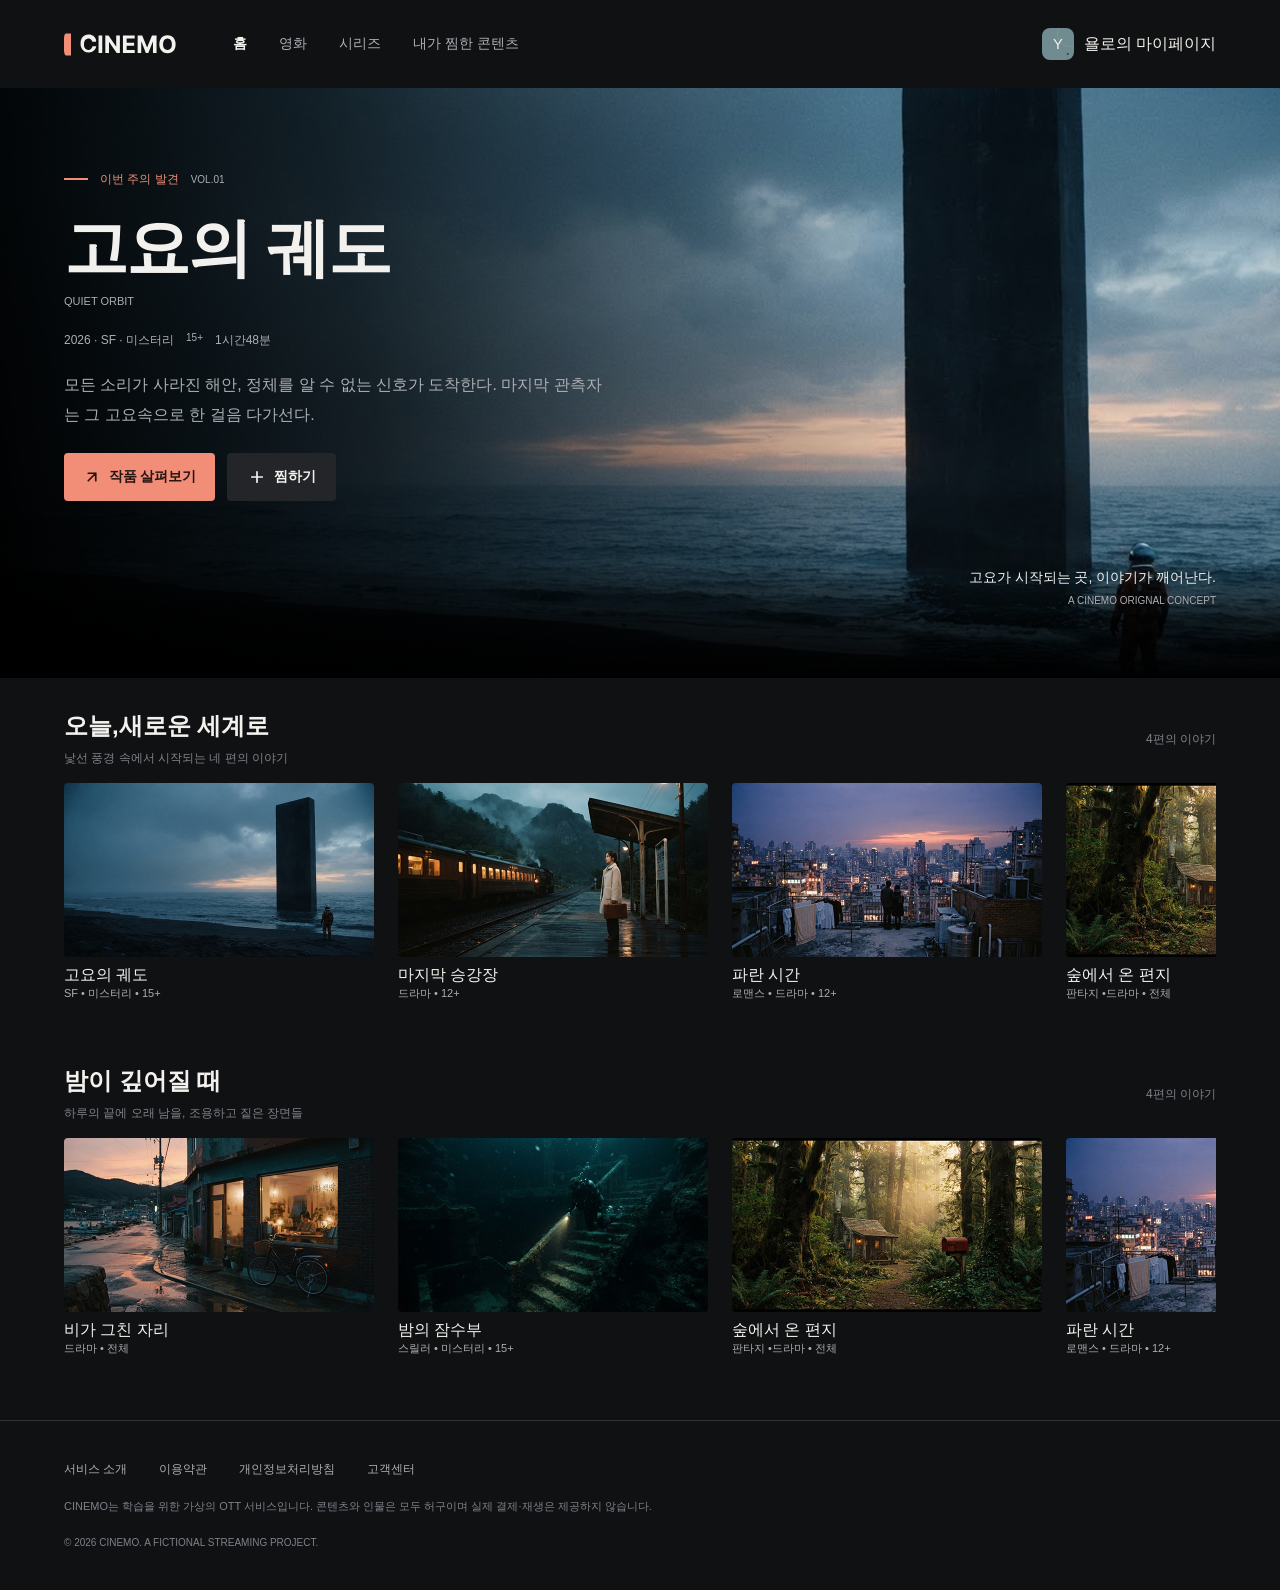
==== commit 5a2ee99b: "수정 9" ====
--- a/index.html
+++ b/index.html
@@ -9,10 +9,14 @@
     <link rel="stylesheet" href="./styles/style.css" />
   </head>
   <body>
+    <!-- ==============================
+         1. 공통 헤더 영역
+    ============================== -->
     <div class="container">
       <div class="header-container">
         <header class="site-header">
           <div class="header-menu">
+            <!-- CINEMO 로고: 클릭 시 메인 페이지로 이동 -->
             <h1>
               <a class="logo" href="./index.html">
                 <svg
@@ -37,6 +41,7 @@
                 </svg>
               </a>
             </h1>
+            <!-- 주요 페이지 이동 메뉴 -->
             <nav class="utility-container">
               <ul class="utility-group">
                 <li class="icon icon-home"><a href="./index.html">홈</a></li>
@@ -48,6 +53,7 @@
               </ul>
             </nav>
           </div>
+          <!-- 사용자 프로필: 클릭 시 마이페이지로 이동 -->
           <a class="header-my-page" href="./mypage.html">
             <svg
               width="32"
@@ -96,8 +102,12 @@
           </a>
         </header>
       </div>
+      <!-- ==============================
+           메인 콘텐츠 영역
+      ============================== -->
       <main>
         <div class="main-container">
+          <!-- 이번 주 추천 작품을 소개하는 배너 -->
           <section class="banner-container">
             <div class="banner-title">
               <div class="title-label">
@@ -120,6 +130,7 @@
                   마지막 관측자는 그 고요속으로 한 걸음 다가선다.
                 </p>
               </div>
+              <!-- 배너의 작품 살펴보기·찜하기 버튼 UI -->
               <div class="button-container">
                 <button type="button" class="banner-btn1">
                   <svg
@@ -134,8 +145,9 @@
                       stroke-width="1.7"
                       stroke-linecap="round"
                       stroke="#241512"
-                    /></svg
-                  >작품 살펴보기
+                    />
+                  </svg>
+                  작품 살펴보기
                 </button>
                 <button type="button" class="banner-btn2">
                   <svg
@@ -162,7 +174,9 @@
             </div>
           </section>
         </div>
+        <!-- 영화 컬렉션 목록 -->
         <section class="movie">
+          <!-- 첫 번째 영화 컬렉션: 오늘, 새로운 세계로 -->
           <article class="movie-collection">
             <div class="movie-collection-title">
               <div>
@@ -171,6 +185,7 @@
               </div>
               <a class="movie-count" href="#">4편의 이야기</a>
             </div>
+            <!-- 영화 포스터·제목·장르 정보를 표시하는 카드 목록 -->
             <ul class="movie-list">
               <li class="movie-card">
                 <a href="#">
@@ -222,6 +237,7 @@
               </li>
             </ul>
           </article>
+          <!-- 두 번째 영화 컬렉션: 밤이 깊어질 때 -->
           <article class="movie-collection">
             <div class="movie-collection-title">
               <div>
@@ -230,6 +246,7 @@
               </div>
               <a class="movie-count" href="#">4편의 이야기</a>
             </div>
+            <!-- 영화 포스터·제목·장르 정보를 표시하는 카드 목록 -->
             <ul class="movie-list">
               <li class="movie-card">
                 <a href="#">
@@ -283,6 +300,10 @@
           </article>
         </section>
       </main>
+      <!-- ==============================
+             푸터 영역
+      ============================== -->
+      <!-- 서비스 안내 및 저작권 정보 -->
       <footer class="footer-contianer">
         <div class="footer">
           <div class="footer-menu">
--- a/styles/common.css
+++ b/styles/common.css
@@ -1,3 +1,7 @@
+/* ==============================
+   공통 변수 및 기본 스타일
+============================== */
+/* 공통 컬러 변수 */
 :root {
   --page-bg: #101113;
   --surface: #f28d77;
@@ -9,18 +13,88 @@
   --btn-text: #241512;
 }
 
+/* 페이지 기본 배경색 */
 body {
   background-color: #101113;
 }
 
+/* 공통 제목 스타일 */
 h3 {
   font-size: 24px;
 }
 
-.footer-contianer {
-  border-top: 1px solid #303237;
-}
-
+/* 영문 폰트 */
+.en {
+  font-family: "Inter", sans-serif;
+}
+
+/* ==============================
+    헤더 영역
+============================== */
+/* 헤더 전체 레이아웃 */
+.header-container {
+  justify-content: space-between;
+  max-width: 1440px;
+  margin: 0 auto;
+}
+
+.site-header {
+  display: flex;
+  justify-content: space-between;
+  height: 88px;
+  padding: 0 64px;
+  box-sizing: border-box;
+  width: 100%;
+  align-items: center;
+  gap: 56px;
+}
+
+/* 로고 및 내비게이션 메뉴 */
+.header-menu {
+  gap: 56px;
+  display: flex;
+  font-size: 14px;
+  color: var(--text3);
+  font-weight: 400;
+  font-family: "Noto Sans KR", sans-serif;
+  line-height: normal;
+  align-items: center;
+}
+
+/* 내비게이션 메뉴 목록 */
+.utility-group {
+  display: flex;
+  align-items: center;
+  gap: 32px;
+  flex-shrink: 0;
+}
+
+/* 내비게이션 메뉴 호버 효과 */
+.utility-container .utility-group .icon:hover {
+  color: var(--text);
+  font-weight: 700;
+}
+
+/* 헤더 우측 마이페이지 링크 */
+.header-my-page {
+  color: var(--text);
+  margin-left: auto;
+  display: flex;
+  gap: 10px;
+  font-family: "Noto Sans KR", sans-serif;
+  align-items: center;
+}
+
+/* 헤더 SVG 스타일 */
+svg {
+  border-radius: 8px;
+  flex-shrink: 0;
+}
+
+/* ==============================
+   푸터 영역
+============================== */
+/* 푸터 전체 레이아웃 */
 .footer {
   display: flex;
   flex-direction: column;
@@ -31,6 +105,7 @@
   max-width: 1440px;
 }
 
+/* 푸터 서비스 메뉴 */
 .footer-menu {
   display: flex;
   gap: 32px;
@@ -42,82 +117,36 @@
   color: var(--text3);
 }
 
+/* 서비스 안내 문구 */
 .footer-notice {
   font-size: 11px;
   font-family: "Noto Sans KR", sans-serif;
   color: var(--text2);
 }
 
+/* 모바일 전용 줄바꿈 숨김 */
 .mobile-br {
   display: none;
 }
 
+/* 푸터 하단 구분선 */
+.footer-contianer {
+  border-top: 1px solid #303237;
+}
+
+/* 저작권 안내 문구 */
 .footer-copyright {
   font-size: 10px;
   font-family: "Noto Sans KR", sans-serif;
   color: var(--text2);
 }
 
-.header-container {
-  justify-content: space-between;
-}
-
-.site-header {
-  display: flex;
-  justify-content: space-between;
-  height: 88px;
-  padding: 0 64px;
-  box-sizing: border-box;
-  width: 100%;
-  align-items: center;
-  gap: 56px;
-}
-
-.header-menu {
-  gap: 56px;
-  display: flex;
-  font-size: 14px;
-  color: var(--text3);
-  font-weight: 400;
-  font-family: "Noto Sans KR", sans-serif;
-  line-height: normal;
-  align-items: center;
-}
-
-.utility-container .utility-group .icon:hover {
-  color: var(--text);
-  font-weight: 700;
-}
-
-.utility-group {
-  display: flex;
-  align-items: center;
-  gap: 32px;
-}
-
-.utility-group {
-  flex-shrink: 0;
-}
-
-.header-my-page {
-  color: var(--text);
-  margin-left: auto;
-  display: flex;
-  gap: 10px;
-  font-family: "Noto Sans KR", sans-serif;
-  align-items: center;
-}
-
-svg {
-  border-radius: 8px;
-  flex-shrink: 0;
-}
-
-.en {
-  font-family: "Inter", sans-serif;
-}
+/* ==============================
+   모바일 반응형 (768px 이하)
+============================== */
 
 @media screen and (max-width: 768px) {
+  /* 모바일 헤더 크기 및 여백 */
   .site-header {
     width: 100%;
     height: auto;
@@ -125,15 +154,12 @@
     align-items: flex-start;
   }
 
-  svg {
-    display: inline-block;
-  }
-
   .header-container {
     width: 100%;
     height: auto;
   }
 
+  /* 모바일 로고 및 메뉴 줄바꿈 */
   .header-menu {
     flex-wrap: wrap;
     width: 100%;
@@ -141,6 +167,7 @@
     gap: 24px;
   }
 
+  /* 모바일 내비게이션 영역 */
   .utility-container {
     flex: 0 0 100%;
     width: 100%;
@@ -156,26 +183,37 @@
     font-size: 13px;
   }
 
+  /* 메뉴 항목 크기 유지 */
   .utility-group li {
     flex-shrink: 0;
   }
 
+  /* 메뉴 텍스트 줄바꿈 방지 */
   .utility-group a {
     white-space: nowrap;
   }
 
+  /* 모바일 SVG 표시 */
+  svg {
+    display: inline-block;
+  }
+
+  /* 모바일에서 마이페이지 사용자 이름 숨김 */
   .user-name {
     display: none;
   }
 
+  /* 모바일 푸터 여백 */
   .footer {
     padding: 32px 24px;
   }
 
+  /* 모바일 서비스 안내 문구 줄바꿈 */
   .footer-notice {
     white-space: normal;
   }
 
+  /* 모바일 전용 줄바꿈 표시 */
   .mobile-br {
     display: block;
   }
--- a/styles/style.css
+++ b/styles/style.css
@@ -1,10 +1,9 @@
+/* ==============================
+   전체 레이아웃
+============================== */
 .container {
   max-width: 100%;
   margin: 0 auto;
-}
-.header-container {
-  margin: 0 auto;
-  max-width: 1440px;
 }
 .main-container {
   display: block;
@@ -28,6 +27,10 @@
   background-position: center;
   background-repeat: no-repeat;
 }
+
+/* ==============================
+   메인 배너 영역
+============================== */
 .banner-container {
   box-sizing: border-box;
   width: 100%;
@@ -41,11 +44,13 @@
   position: relative;
 }
 
+/* 현재 페이지 홈 메뉴 강조 */
 .icon-home {
   color: var(--text);
   font-weight: 700;
 }
 
+/* 배너 텍스트 전체 영역 */
 .banner-title {
   display: flex;
   flex-direction: column;
@@ -57,6 +62,7 @@
   position: absolute;
 }
 
+/* 배너 상단 라벨 */
 .title-label {
   display: flex;
   align-items: center;
@@ -66,6 +72,8 @@
   gap: 12px;
   margin-bottom: auto;
 }
+
+/* 라벨 앞 포인트 라인 */
 .title-label::before {
   display: inline-block;
   width: 24px;
@@ -77,18 +85,19 @@
 .title-label > p:first-child {
   font-family: "Noto Sans KR", sans-serif;
   font-size: 12px;
-  font-weight: medium;
-  line-height: auto;
+  font-weight: 500;
+  line-height: normal;
   color: var(--surface);
 }
 .title-label > p:last-child {
   font-family: "Inter", sans-serif;
   font-weight: 500;
   font-size: 10px;
-  line-height: auto;
-  color: var(--text3);
-}
-
+  line-height: normal;
+  color: var(--text3);
+}
+
+/* 배너 작품 제목 */
 .banner-heading {
   display: flex;
   flex-direction: column;
@@ -113,6 +122,8 @@
   line-height: normal;
   color: var(--text3);
 }
+
+/* 작품 장르 및 관람 정보 */
 .banner-genre {
   display: flex;
   gap: 12px;
@@ -129,10 +140,11 @@
 .banner-genre p:nth-child(2) {
   font-family: "Inter", sans-serif;
   font-weight: 500;
-  line-height: auto;
+  line-height: normal;
   font-size: 10px;
 }
 
+/* 작품 소개 문구 */
 .banner-explain {
   box-sizing: border-box;
   width: 100%;
@@ -146,6 +158,7 @@
   font-size: 16px;
 }
 
+/* 배너 버튼 영역 */
 .button-container {
   display: flex;
   margin-top: auto;
@@ -154,6 +167,8 @@
   width: 272px;
   height: 48px;
 }
+
+/* 작품 살펴보기 버튼 */
 .banner-btn1 {
   background-color: var(--surface);
   box-sizing: border-box;
@@ -171,6 +186,7 @@
   gap: 8px;
 }
 
+/* 찜하기 버튼 */
 .banner-btn2 {
   background-color: var(--accent);
   box-sizing: border-box;
@@ -188,6 +204,7 @@
   gap: 8px;
 }
 
+/* 배너 하단 설명 문구 */
 .banner-caption {
   box-sizing: border-box;
   width: 100%;
@@ -214,9 +231,14 @@
   font-family: "Inter", sans-serif;
   font-weight: 500;
   line-height: normal;
-  font-size: 10;
-  color: var(--text3);
-}
+  font-size: 10px;
+  color: var(--text3);
+}
+
+/* ==============================
+   영화 콘텐츠 목록
+============================== */
+/* 영화 컬렉션 전체 영역 */
 .movie {
   padding: 16px 64px;
   display: flex;
@@ -233,6 +255,7 @@
   min-width: 0;
 }
 
+/* 영화 컬렉션 제목 및 작품 수 */
 .movie-collection-title {
   display: flex;
   justify-content: space-between;
@@ -266,6 +289,7 @@
   margin-left: auto;
 }
 
+/* 영화 카드 가로 배치 */
 .movie-list {
   display: flex;
   gap: 24px;
@@ -278,6 +302,7 @@
   flex-shrink: 0;
 }
 
+/* 영화 썸네일 이미지 */
 .movie-card img {
   display: block;
   width: 100%;
@@ -287,6 +312,7 @@
   margin-bottom: 8px;
 }
 
+/* 영화 제목 및 장르 */
 .movie-card-title {
   font-size: 16px;
   font-weight: 500;
@@ -300,13 +326,18 @@
   line-height: normal;
 }
 
+/* ==============================
+   모바일 반응형 (768px 이하)
+============================== */
 @media screen and (max-width: 768px) {
+  /* 모바일 배너 크기 및 이미지 위치 */
   .banner-container {
     width: 100%;
     height: 540px;
     background-position: 65% top;
   }
 
+  /* 모바일 배너 텍스트 위치 */
   .banner-title {
     width: auto;
     height: auto;
@@ -348,12 +379,12 @@
     margin-top: 0;
   }
 
+  /* 모바일에서 배너 하단 문구 숨김 */
   .banner-caption {
     display: none;
   }
-  .banner-explain > p {
-  }
-
+
+  /* 모바일 영화 콘텐츠 여백 */
   .movie {
     padding: 16px 24px;
   }
@@ -367,10 +398,12 @@
     font-size: 20px;
   }
 
+  /* 모바일에서 작품 수 표시 숨김 */
   .movie-count {
     display: none;
   }
 
+  /* 모바일 영화 카드 가로 스크롤 */
   .movie-list {
     gap: 16px;
     padding-bottom: 18px;
@@ -378,18 +411,22 @@
     scrollbar-width: auto;
   }
 
+  /* 가로 스크롤바 크기 */
   .movie-list::-webkit-scrollbar {
     height: 3px;
   }
 
+  /* 스크롤바 배경 */
   .movie-list::-webkit-scrollbar-track {
     background-color: var(--accent);
   }
 
+  /* 스크롤바 손잡이 */
   .movie-list::-webkit-scrollbar-thumb {
     background-color: var(--text2);
   }
 
+  /* 모바일 영화 카드 크기 */
   .movie-card {
     width: 240px;
   }
